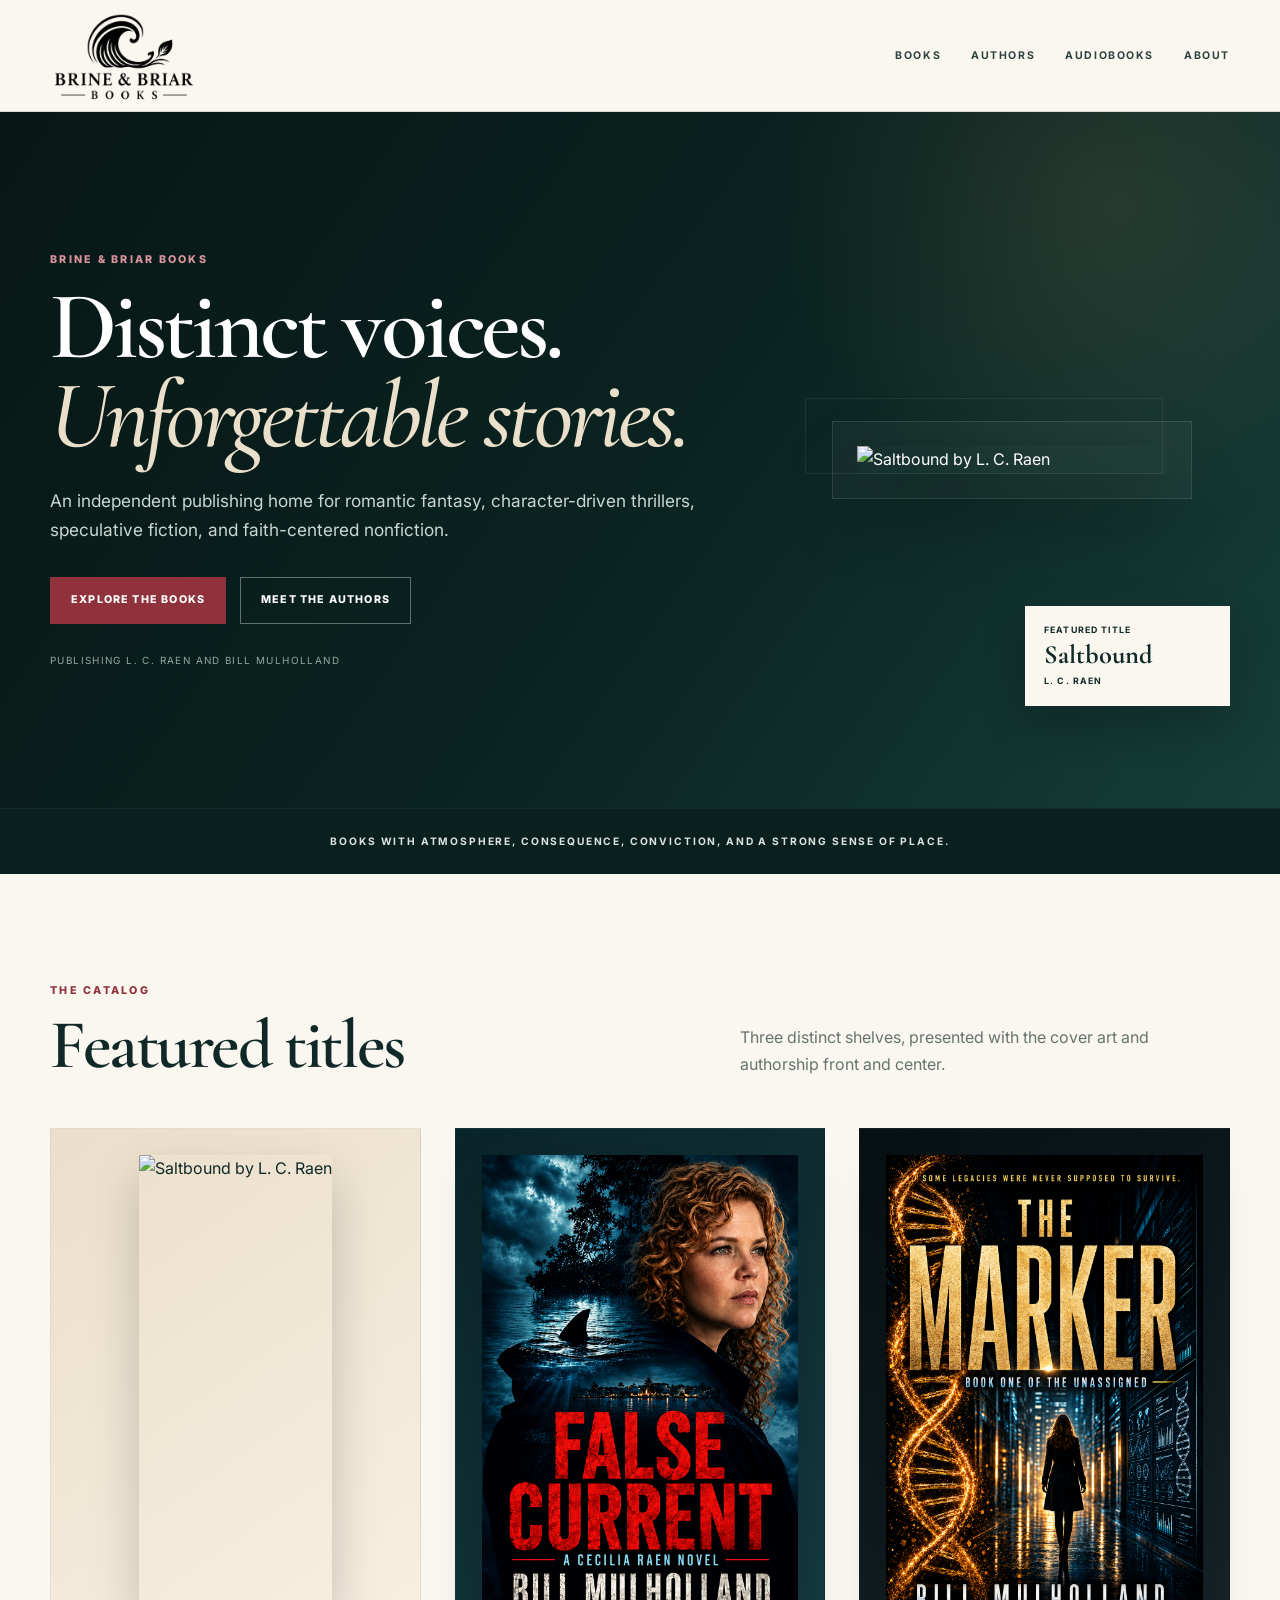
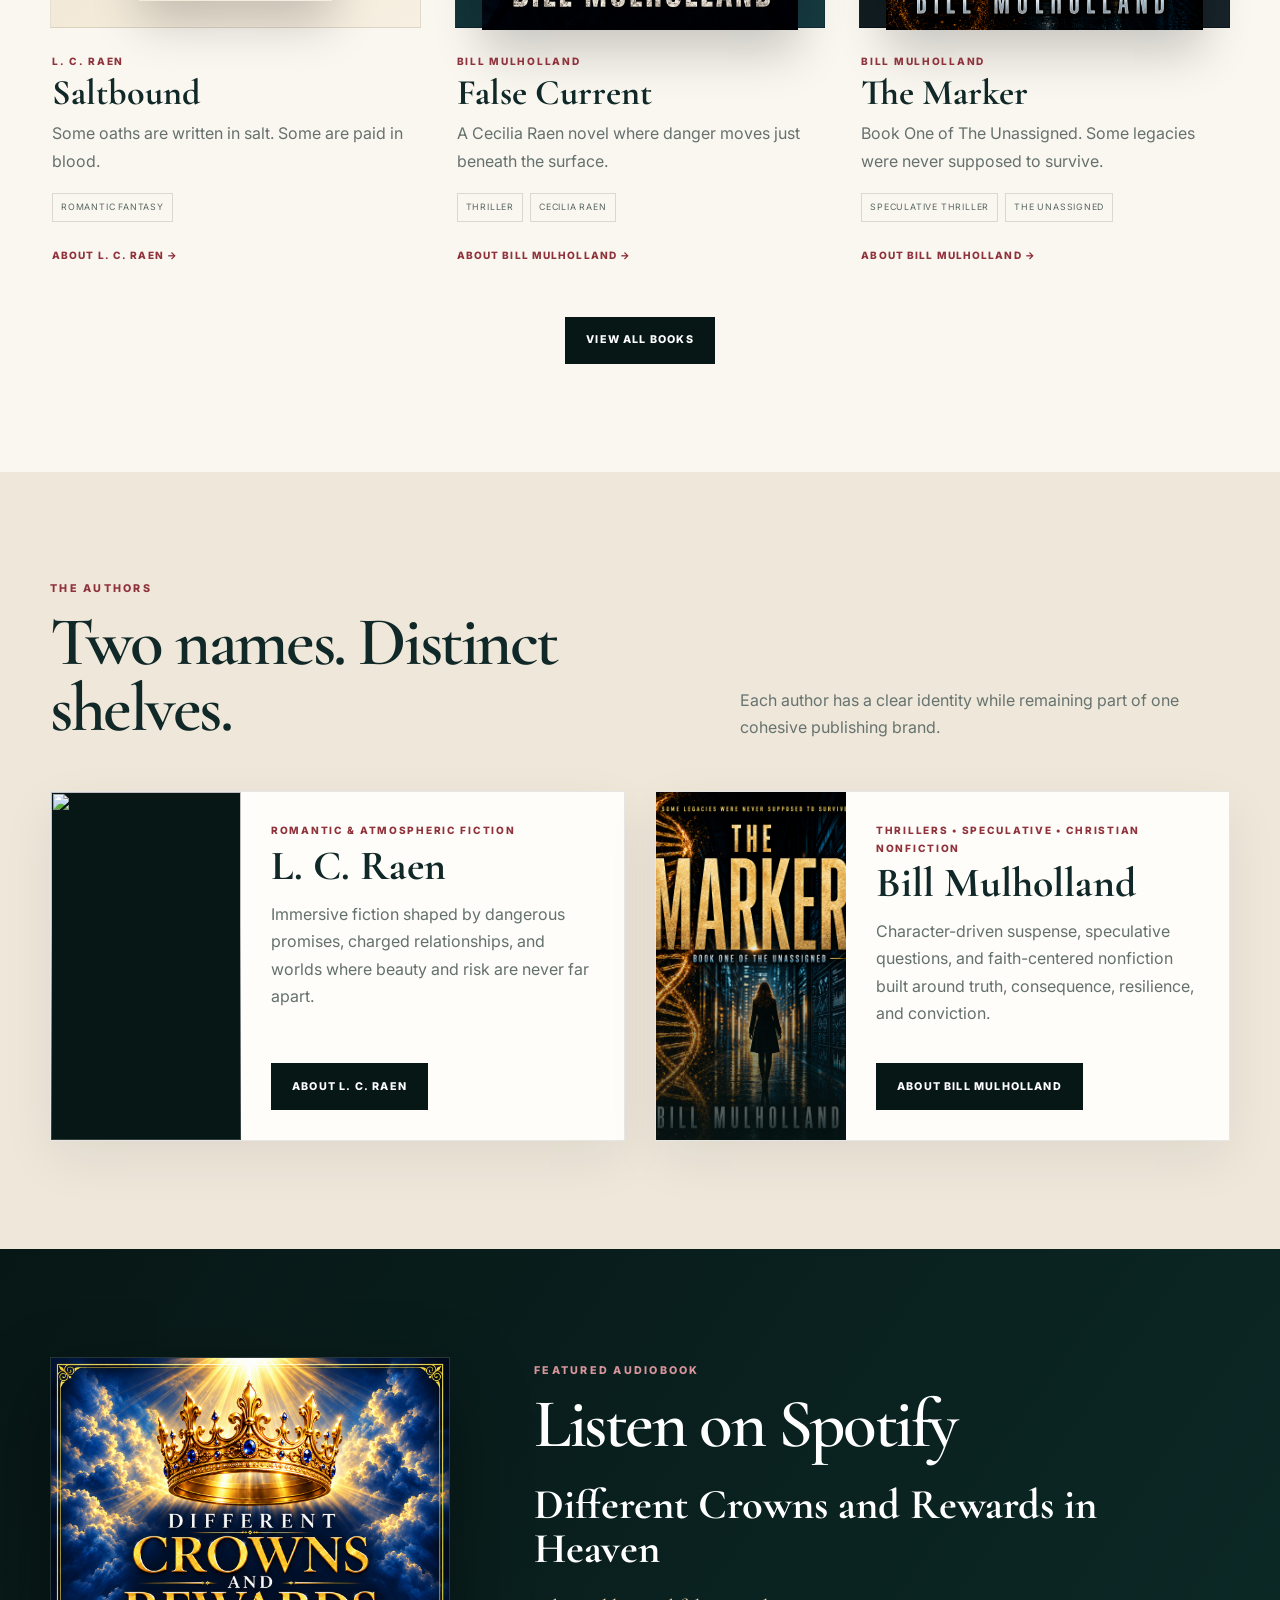
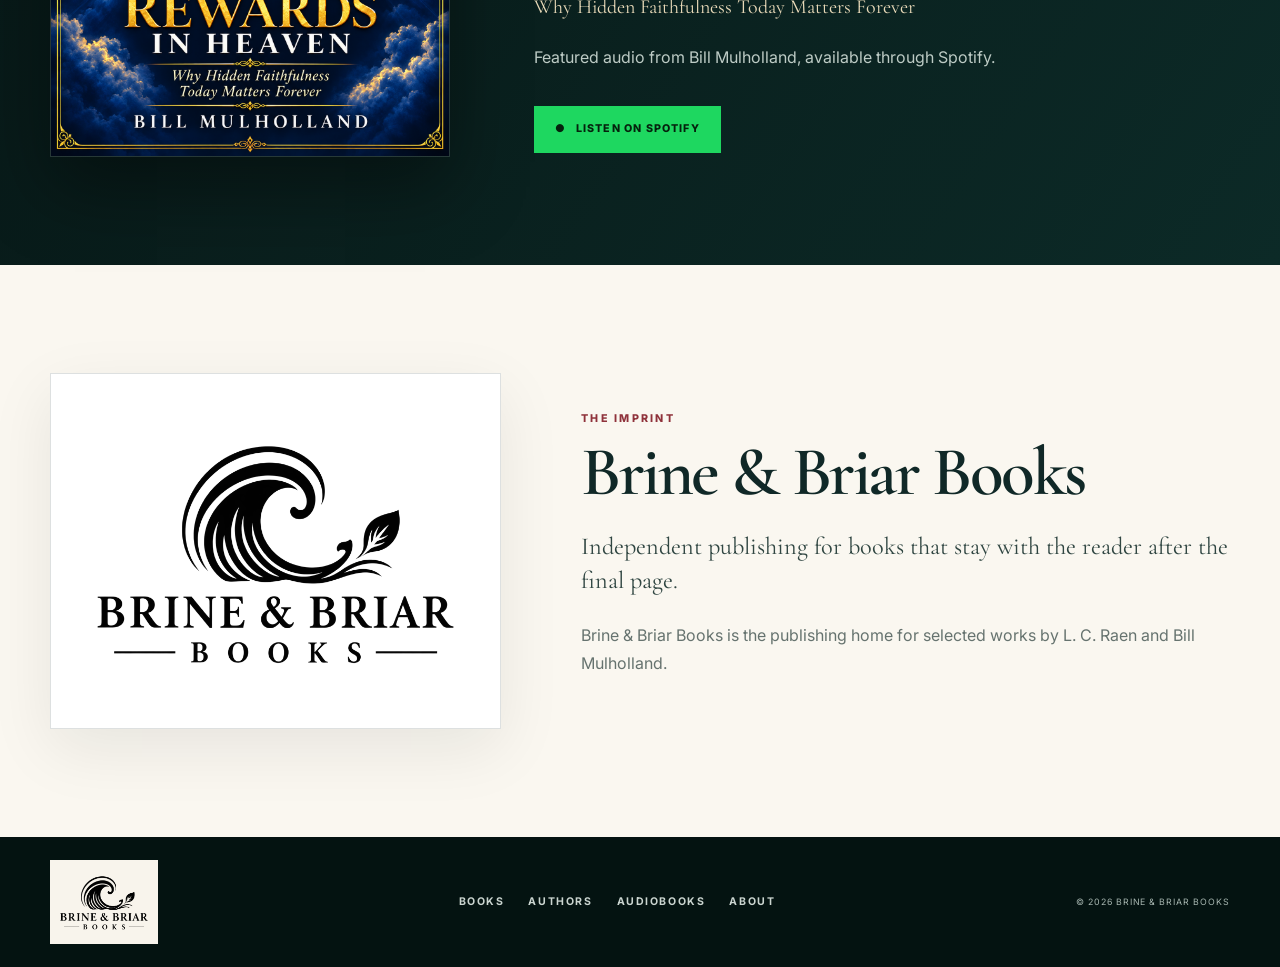
==== index.html @ 2f2f6ff9 "Saltbound cover update" ====
<!doctype html>
<html lang="en">
<head>
  <meta charset="utf-8">
  <meta name="viewport" content="width=device-width,initial-scale=1">
  <title>Brine & Briar Books | L. C. Raen & Bill Mulholland</title>
  <meta name="description" content="Brine & Briar Books is the publishing home of L. C. Raen and Bill Mulholland—romantic fantasy, thrillers, speculative fiction, and Christian nonfiction.">
  <meta name="theme-color" content="#0b211f">
  <meta property="og:title" content="Brine & Briar Books">
  <meta property="og:description" content="Independent books with atmosphere, consequence, and conviction.">
  <meta property="og:type" content="website">
  <meta property="og:url" content="https://brinebriar.com/">
  <meta property="og:image" content="https://brinebriar.com/assets/saltbound.PNG.png">
  <link rel="preconnect" href="https://fonts.googleapis.com">
  <link rel="preconnect" href="https://fonts.gstatic.com" crossorigin>
  <link href="https://fonts.googleapis.com/css2?family=Cormorant+Garamond:wght@500;600;700&family=Inter:wght@400;500;600;700&display=swap" rel="stylesheet">
  <link rel="stylesheet" href="styles.css">
</head>
<body>
<a class="skip-link" href="#main">Skip to content</a>

<header class="site-header">
  <div class="wrap header-inner">
    <a class="brand" href="/" aria-label="Brine & Briar Books home">
      <img src="assets/brine-briar-logo.png.PNG" alt="Brine & Briar Books">
    </a>
    <nav class="main-nav" aria-label="Primary navigation">
      <a href="books.html">Books</a>
      <a href="#authors">Authors</a>
      <a href="#audiobooks">Audiobooks</a>
      <a href="#about">About</a>
    </nav>
  </div>
</header>

<main id="main">
  <section class="hero">
    <div class="wrap hero-grid">
      <div class="hero-copy">
        <p class="eyebrow light">Brine & Briar Books</p>
        <h1>Distinct voices.<br><em>Unforgettable stories.</em></h1>
        <p class="hero-deck">An independent publishing home for romantic fantasy, character-driven thrillers, speculative fiction, and faith-centered nonfiction.</p>
        <div class="hero-actions">
        <a class="button primary" href="books.html">Explore the books</a>
          <a class="button outline" href="#authors">Meet the authors</a>
        </div>
        <p class="hero-credit">Publishing L. C. Raen and Bill Mulholland</p>
      </div>

      <div class="featured-book">
        <div class="featured-frame">
          <img src="assets/saltbound.PNG.png" alt="Saltbound by L. C. Raen">
        </div>
        <div class="featured-caption">
          <span>Featured title</span>
          <strong>Saltbound</strong>
          <small>L. C. Raen</small>
        </div>
      </div>
    </div>
  </section>

  <section class="brand-line">
    <div class="wrap">
      <p>Books with atmosphere, consequence, conviction, and a strong sense of place.</p>
    </div>
  </section>

  <section id="books" class="section books-section">
    <div class="wrap">
      <div class="section-heading">
        <div>
          <p class="eyebrow">The catalog</p>
          <h2>Featured titles</h2>
        </div>
        <p>Three distinct shelves, presented with the cover art and authorship front and center.</p>
      </div>

      <div class="book-grid">
        <article class="book-card">
          <div class="cover-stage warm">
            <img src="assets/saltbound.PNG.png" alt="Saltbound by L. C. Raen" loading="lazy">
          </div>
          <div class="book-copy">
            <p class="book-author">L. C. Raen</p>
            <h3>Saltbound</h3>
            <p>Some oaths are written in salt. Some are paid in blood.</p>
            <div class="tags"><span>Romantic fantasy</span></div>
            <a class="text-link" href="authors/lc-raen.html">About L. C. Raen →</a>
          </div>
        </article>

        <article class="book-card">
          <div class="cover-stage ocean">
            <img src="assets/false-current.png.PNG" alt="False Current by Bill Mulholland" loading="lazy">
          </div>
          <div class="book-copy">
            <p class="book-author">Bill Mulholland</p>
            <h3>False Current</h3>
            <p>A Cecilia Raen novel where danger moves just beneath the surface.</p>
            <div class="tags"><span>Thriller</span><span>Cecilia Raen</span></div>
            <a class="text-link" href="authors/bill-mulholland.html">About Bill Mulholland →</a>
          </div>
        </article>

        <article class="book-card">
          <div class="cover-stage midnight">
            <img src="assets/the-marker.png.PNG" alt="The Marker by Bill Mulholland" loading="lazy">
          </div>
          <div class="book-copy">
            <p class="book-author">Bill Mulholland</p>
            <h3>The Marker</h3>
            <p>Book One of The Unassigned. Some legacies were never supposed to survive.</p>
            <div class="tags"><span>Speculative thriller</span><span>The Unassigned</span></div>
            <a class="text-link" href="authors/bill-mulholland.html">About Bill Mulholland →</a>
          </div>
        </article>
      </div>

      <div style="text-align:center; margin-top:50px;">
        <a class="button dark" href="books.html">View All Books</a>
      </div>

    </div>
  </section>

  <section id="authors" class="section authors-section">
    <div class="wrap">
      <div class="section-heading">
        <div>
          <p class="eyebrow">The authors</p>
          <h2>Two names. Distinct shelves.</h2>
        </div>
        <p>Each author has a clear identity while remaining part of one cohesive publishing brand.</p>
      </div>

      <div class="author-grid">
        <article class="author-card">
          <div class="author-art">
            <img src="assets/saltbound.PNG.png" alt="" loading="lazy">
            <div class="author-overlay"></div>
          </div>
          <div class="author-copy">
            <p class="author-role">Romantic & atmospheric fiction</p>
            <h3>L. C. Raen</h3>
            <p>Immersive fiction shaped by dangerous promises, charged relationships, and worlds where beauty and risk are never far apart.</p>
            <a class="button dark" href="authors/lc-raen.html">About L. C. Raen</a>
          </div>
        </article>

        <article class="author-card">
          <div class="author-art">
            <img src="assets/the-marker.png.PNG" alt="" loading="lazy">
            <div class="author-overlay"></div>
          </div>
          <div class="author-copy">
            <p class="author-role">Thrillers • speculative • Christian nonfiction</p>
            <h3>Bill Mulholland</h3>
            <p>Character-driven suspense, speculative questions, and faith-centered nonfiction built around truth, consequence, resilience, and conviction.</p>
            <a class="button dark" href="authors/bill-mulholland.html">About Bill Mulholland</a>
          </div>
        </article>
      </div>
    </div>
  </section>

  <section id="audiobooks" class="section audiobook-section">
    <div class="wrap audiobook-grid">
      <div class="audiobook-cover">
        <img src="assets/different-crowns.png.PNG" alt="Different Crowns and Rewards in Heaven by Bill Mulholland audiobook cover">
      </div>
      <div class="audiobook-copy">
        <p class="eyebrow light">Featured audiobook</p>
        <h2>Listen on Spotify</h2>
        <h3>Different Crowns and Rewards in Heaven</h3>
        <p class="subtitle">Why Hidden Faithfulness Today Matters Forever</p>
        <p>Featured audio from Bill Mulholland, available through Spotify.</p>
        <a class="button spotify" href="https://open.spotify.com/search/Different%20Crowns%20and%20Rewards%20in%20Heaven%20Bill%20Mulholland" target="_blank" rel="noopener noreferrer">● &nbsp; Listen on Spotify</a>
      </div>
    </div>
  </section>

  <section id="about" class="section about-section">
    <div class="wrap about-grid">
      <div class="publisher-logo">
        <img src="assets/brine-briar-logo.png.PNG" alt="Brine & Briar Books">
      </div>
      <div class="about-copy">
        <p class="eyebrow">The imprint</p>
        <h2>Brine & Briar Books</h2>
        <p class="lead">Independent publishing for books that stay with the reader after the final page.</p>
        <p>Brine & Briar Books is the publishing home for selected works by L. C. Raen and Bill Mulholland.</p>
      </div>
    </div>
  </section>
</main>

<footer class="site-footer">
  <div class="wrap footer-inner">
    <a class="footer-logo" href="/"><img src="assets/brine-briar-logo.png.PNG" alt="Brine & Briar Books"></a>
    <nav class="footer-nav" aria-label="Footer navigation">
<a href="books.html">Books</a>
      <a href="#authors">Authors</a>
      <a href="#audiobooks">Audiobooks</a>
      <a href="#about">About</a>
    </nav>
    <small>© 2026 Brine & Briar Books</small>
  </div>
</footer>
</body>
</html>
---- styles.css ----
:root{
  --ink:#102827;
  --deep:#071716;
  --deep-2:#0d2b28;
  --paper:#faf7f0;
  --paper-2:#efe7da;
  --white:#fffdf9;
  --wine:#8f323b;
  --wine-dark:#72272f;
  --muted:#66736f;
  --line:rgba(16,40,39,.14);
  --spotify:#1ed760;
}
*{box-sizing:border-box}
html{scroll-behavior:smooth}
body{margin:0;background:var(--paper);color:var(--ink);font-family:"Inter",Arial,sans-serif;line-height:1.7;-webkit-font-smoothing:antialiased}
img{display:block;max-width:100%}
a{color:inherit}
.wrap{width:min(1180px,calc(100% - 44px));margin:auto}
.skip-link{position:absolute;left:-9999px}
.skip-link:focus{left:20px;top:20px;z-index:999;background:#fff;padding:10px 14px}
.site-header{position:sticky;top:0;z-index:50;background:rgba(250,247,240,.97);border-bottom:1px solid var(--line);backdrop-filter:blur(14px)}
.header-inner{min-height:96px;display:flex;align-items:center;justify-content:space-between;gap:30px}
.brand{width:148px}
.brand img{width:100%;height:auto;filter:none}
.main-nav{display:flex;gap:30px;align-items:center}
.main-nav a,.footer-nav a{text-decoration:none;text-transform:uppercase;letter-spacing:.15em;font-size:.66rem;font-weight:700}
.main-nav a{color:#30423f}
.main-nav a:hover{color:var(--wine)}
.hero{position:relative;overflow:hidden;background:linear-gradient(125deg,#071716 0%,#0a2421 55%,#173e39 100%);color:#fff}
.hero:after{content:"";position:absolute;right:-180px;top:-260px;width:700px;height:700px;border-radius:50%;background:radial-gradient(circle,rgba(185,155,97,.14),transparent 67%)}
.hero-grid{position:relative;z-index:1;min-height:690px;display:grid;grid-template-columns:1.08fr .72fr;gap:90px;align-items:center;padding:78px 0}
.eyebrow{margin:0 0 12px;text-transform:uppercase;letter-spacing:.21em;font-size:.67rem;font-weight:800;color:var(--wine)}
.eyebrow.light{color:#d9959c}
.hero h1,.section h2,.book-card h3,.author-card h3,.audiobook-copy h3{font-family:"Cormorant Garamond",Georgia,serif}
.hero h1{font-size:clamp(4.2rem,7.5vw,6.6rem);line-height:.93;letter-spacing:-.04em;font-weight:600;margin:0 0 26px}
.hero h1 em{font-weight:500;color:#eadfca}
.hero-deck{max-width:680px;margin:0;color:#cad7d1;font-size:1.08rem}
.hero-actions{display:flex;flex-wrap:wrap;gap:14px;margin:32px 0 28px}
.button{display:inline-flex;align-items:center;justify-content:center;min-height:47px;padding:0 20px;border:1px solid transparent;text-decoration:none;text-transform:uppercase;letter-spacing:.11em;font-size:.67rem;font-weight:800;transition:.18s ease}
.button:hover{transform:translateY(-2px)}
.primary{background:var(--wine);color:#fff}
.primary:hover{background:var(--wine-dark)}
.outline{border-color:rgba(255,255,255,.36);color:#fff;background:transparent}
.dark{background:var(--deep);color:#fff}
.spotify{margin-top:18px;background:var(--spotify);color:#05210d}
.hero-credit{margin:0;color:#91a79f;text-transform:uppercase;letter-spacing:.14em;font-size:.62rem}
.featured-book{position:relative;display:grid;place-items:center;min-height:540px}
.featured-frame{position:relative;padding:24px;background:rgba(255,255,255,.04);border:1px solid rgba(255,255,255,.11)}
.featured-frame:before{content:"";position:absolute;inset:-24px 28px 24px -28px;border:1px solid rgba(255,255,255,.07);z-index:-1}
.featured-frame img{width:310px;max-height:475px;object-fit:contain;box-shadow:0 32px 75px rgba(0,0,0,.42)}
.featured-caption{position:absolute;right:0;bottom:24px;width:205px;background:var(--paper);color:var(--ink);padding:17px 19px;box-shadow:0 18px 44px rgba(0,0,0,.22)}
.featured-caption span,.featured-caption small{display:block;text-transform:uppercase;letter-spacing:.13em;font-size:.55rem;font-weight:700}
.featured-caption strong{display:block;font-family:"Cormorant Garamond",Georgia,serif;font-size:1.65rem;line-height:1;margin:4px 0 6px}
.brand-line{background:#0a201e;color:#dbe3df;border-top:1px solid rgba(255,255,255,.04)}
.brand-line p{margin:0;padding:24px 0;text-align:center;text-transform:uppercase;letter-spacing:.18em;font-size:.64rem;font-weight:700}
.section{padding:108px 0}
.section-heading{display:grid;grid-template-columns:1fr minmax(300px,490px);gap:60px;align-items:end;margin-bottom:50px}
.section-heading h2,.about-copy h2,.audiobook-copy h2{margin:0;font-size:clamp(3.2rem,5.4vw,4.8rem);line-height:.95;letter-spacing:-.035em;font-weight:600}
.section-heading>p{margin:0;color:var(--muted)}
.book-grid{display:grid;grid-template-columns:repeat(3,1fr);gap:34px}
.cover-stage{height:500px;display:grid;place-items:center;padding:26px;border:1px solid rgba(16,40,39,.08)}
.cover-stage img{height:100%;width:auto;max-width:100%;object-fit:contain;box-shadow:0 22px 46px rgba(0,0,0,.2)}
.warm{background:linear-gradient(145deg,#eadfca,#f7efe1)}
.ocean{background:linear-gradient(145deg,#0a2529,#163b42)}
.midnight{background:linear-gradient(145deg,#071013,#172429)}
.book-copy{padding:25px 2px 0}
.book-author,.author-role{margin:0;text-transform:uppercase;letter-spacing:.17em;font-size:.63rem;font-weight:800;color:var(--wine)}
.book-card h3{margin:5px 0 9px;font-size:2.25rem;line-height:1}
.book-copy>p:not(.book-author){margin:0;color:#66716e}
.tags{display:flex;gap:7px;flex-wrap:wrap;margin:18px 0}
.tags span{border:1px solid var(--line);padding:6px 8px;text-transform:uppercase;letter-spacing:.09em;font-size:.55rem;color:#596662}
.text-link{text-decoration:none;text-transform:uppercase;letter-spacing:.11em;font-size:.63rem;font-weight:800;color:var(--wine)}
.text-link:hover{text-decoration:underline;text-underline-offset:5px}
.authors-section{background:var(--paper-2)}
.author-grid{display:grid;grid-template-columns:1fr 1fr;gap:30px}
.author-card{display:grid;grid-template-columns:190px 1fr;min-height:350px;background:var(--white);border:1px solid rgba(16,40,39,.1);overflow:hidden;box-shadow:0 18px 50px rgba(7,23,22,.07)}
.author-art{position:relative;overflow:hidden;background:var(--deep)}
.author-art img{width:100%;height:100%;object-fit:cover}
.author-overlay{position:absolute;inset:0;background:linear-gradient(to top,rgba(7,23,22,.78),transparent 62%)}
.monogram{position:absolute;left:18px;bottom:15px;color:#fff;font-family:"Cormorant Garamond",Georgia,serif;font-size:2.05rem;font-weight:700;letter-spacing:.08em}
.author-copy{padding:30px;display:flex;flex-direction:column;align-items:flex-start}
.author-card h3{font-size:2.6rem;line-height:1;margin:6px 0 14px}
.author-copy>p:not(.author-role){margin:0 0 25px;color:#63706c}
.author-copy .button{margin-top:auto}
.audiobook-section{background:linear-gradient(125deg,#071716,#0c2a27);color:#fff}
.audiobook-grid{display:grid;grid-template-columns:400px 1fr;gap:84px;align-items:center}
.audiobook-cover img{width:100%;aspect-ratio:1/1;object-fit:cover;border:1px solid rgba(255,255,255,.12);box-shadow:0 30px 70px rgba(0,0,0,.4)}
.audiobook-copy h2{color:#fff;margin-bottom:25px}
.audiobook-copy h3{margin:0 0 8px;font-size:2.65rem;line-height:1.03;color:#fff}
.subtitle{font-family:"Cormorant Garamond",Georgia,serif;font-size:1.25rem;color:#e8d9b8!important}
.audiobook-copy>p{max-width:580px;color:#bdcbc5}
.about-grid{display:grid;grid-template-columns:.82fr 1.18fr;gap:80px;align-items:center}
.publisher-logo{background:#fff;border:1px solid var(--line);padding:34px;box-shadow:0 20px 60px rgba(7,23,22,.08)}
.publisher-logo img{width:100%;height:auto;filter:none}
.about-copy .lead{font-family:"Cormorant Garamond",Georgia,serif;font-size:1.52rem;line-height:1.4;color:#304642}
.about-copy>p:last-child{color:var(--muted)}
.site-footer{background:#041311;color:#a7b6b0}
.footer-inner{min-height:130px;display:grid;grid-template-columns:auto 1fr auto;gap:50px;align-items:center}
.footer-logo{width:108px;background:#f8f4ec;padding:7px}
.footer-logo img{width:100%;filter:none}
.footer-nav{display:flex;justify-content:center;gap:24px}
.footer-nav a{color:#cbd5d0}
.footer-inner small{text-transform:uppercase;letter-spacing:.11em;font-size:.55rem}
.author-hero{background:linear-gradient(125deg,#071716,#0d2b28);color:#fff;padding:96px 0}
.author-page-grid{display:grid;grid-template-columns:1.1fr .62fr;gap:80px;align-items:center}
.author-kicker{margin:0 0 12px;text-transform:uppercase;letter-spacing:.2em;font-size:.67rem;font-weight:800;color:#d9959c}
.author-hero h1{font-family:"Cormorant Garamond",Georgia,serif;font-size:clamp(4.6rem,8vw,7.2rem);line-height:.9;letter-spacing:-.04em;margin:0 0 24px}
.author-lead{max-width:650px;color:#c7d4ce;font-size:1.08rem}
.profile-book-wrap{padding:24px;border:1px solid rgba(255,255,255,.1);background:rgba(255,255,255,.04)}
.profile-book{width:min(100%,330px);margin:auto;box-shadow:0 28px 65px rgba(0,0,0,.38)}
.bio-section{background:var(--paper)}
.prose{max-width:820px}
.prose h2{font-family:"Cormorant Garamond",Georgia,serif;font-size:3.7rem;line-height:1;margin:0 0 25px}
.prose h3{font-family:"Cormorant Garamond",Georgia,serif;font-size:2.15rem;margin:40px 0 12px}
.prose p{color:#53615d}
.pullquote{font-family:"Cormorant Garamond",Georgia,serif;font-size:1.8rem!important;line-height:1.35!important;color:var(--ink)!important;border-left:3px solid var(--wine);padding-left:22px;margin:36px 0}
.author-books{display:grid;grid-template-columns:repeat(2,minmax(0,230px));gap:22px;margin-top:25px}
.author-book{background:#fff;border:1px solid var(--line);padding:14px;text-decoration:none}
.author-book img{width:100%;height:auto;box-shadow:0 14px 28px rgba(0,0,0,.13)}
.author-book span{display:block;margin-top:12px;text-transform:uppercase;letter-spacing:.1em;font-size:.61rem;font-weight:800;color:var(--wine)}
.author-audio-feature{display:grid;grid-template-columns:220px 1fr;gap:26px;align-items:center;margin-top:18px}
.author-audio-feature img{width:100%;aspect-ratio:1/1;object-fit:cover;box-shadow:0 18px 40px rgba(0,0,0,.18)}
.page-back{margin-top:28px}
@media(max-width:980px){
  .hero-grid{grid-template-columns:1fr;gap:35px;padding:70px 0 88px}
  .featured-book{min-height:520px;max-width:520px;width:100%;margin:auto}
  .book-grid{grid-template-columns:1fr}
  .book-card{display:grid;grid-template-columns:300px 1fr;gap:28px;align-items:start}
  .cover-stage{height:440px}
  .author-grid{grid-template-columns:1fr}
  .audiobook-grid,.about-grid,.author-page-grid{grid-template-columns:1fr}
  .audiobook-cover{max-width:420px}
  .section-heading{grid-template-columns:1fr;gap:16px}
  .footer-inner{grid-template-columns:1fr;text-align:center;padding:34px 0}
  .footer-logo{margin:auto}
  .footer-nav{flex-wrap:wrap}
}
@media(max-width:650px){
  .wrap{width:min(100% - 30px,1180px)}
  .header-inner{min-height:auto;align-items:flex-start;flex-direction:column;padding:14px 0}
  .brand{width:118px}
  .main-nav{gap:17px;width:100%;overflow-x:auto;padding-bottom:4px}
  .main-nav a{white-space:nowrap;font-size:.6rem}
  .hero h1{font-size:3.7rem}
  .featured-book{min-height:420px}
  .featured-frame img{width:240px;max-height:370px}
  .featured-caption{right:0;bottom:5px}
  .section{padding:78px 0}
  .section-heading h2,.about-copy h2,.audiobook-copy h2{font-size:3.35rem}
  .book-card{display:block}
  .cover-stage{height:auto;min-height:430px}
  .author-card{grid-template-columns:1fr}
  .author-art{height:280px}
  .audiobook-grid{gap:38px}
  .author-audio-feature{grid-template-columns:1fr}
  .author-audio-feature img{max-width:320px}
  .footer-nav{gap:16px}
}
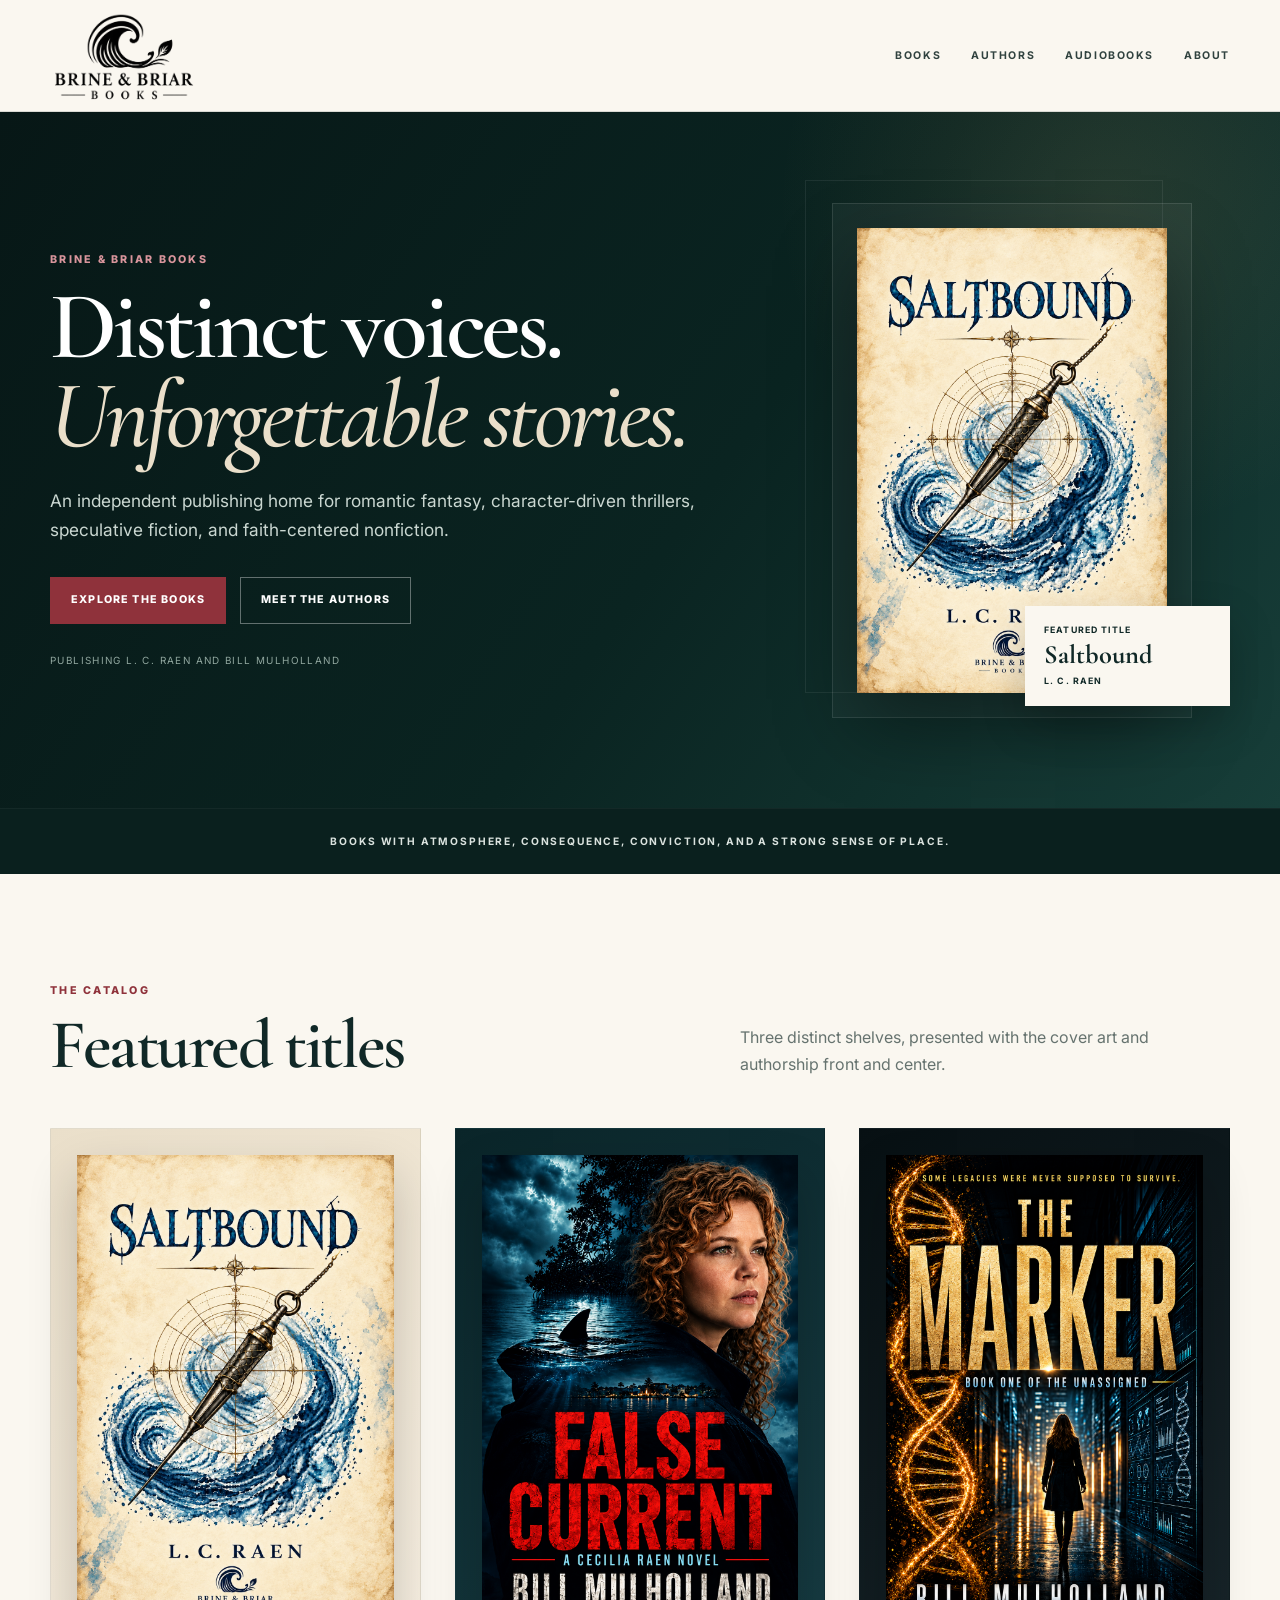
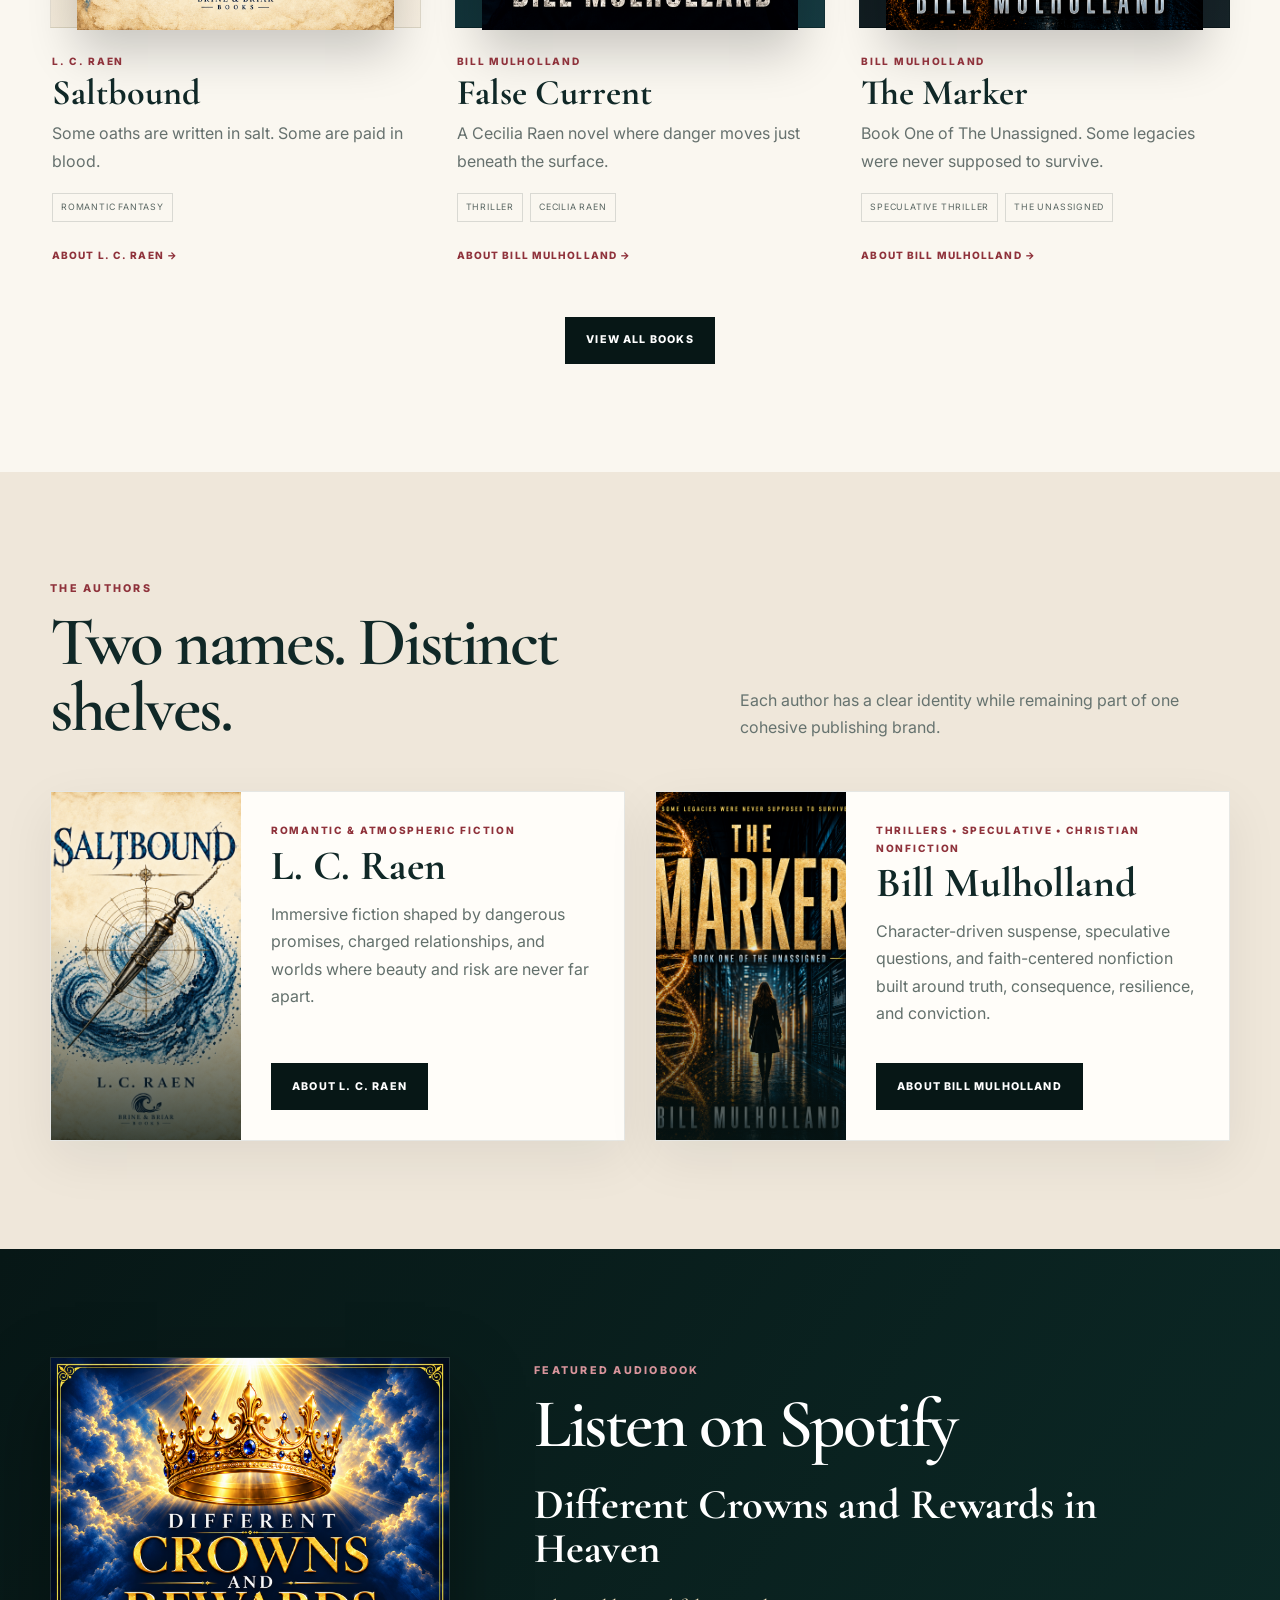
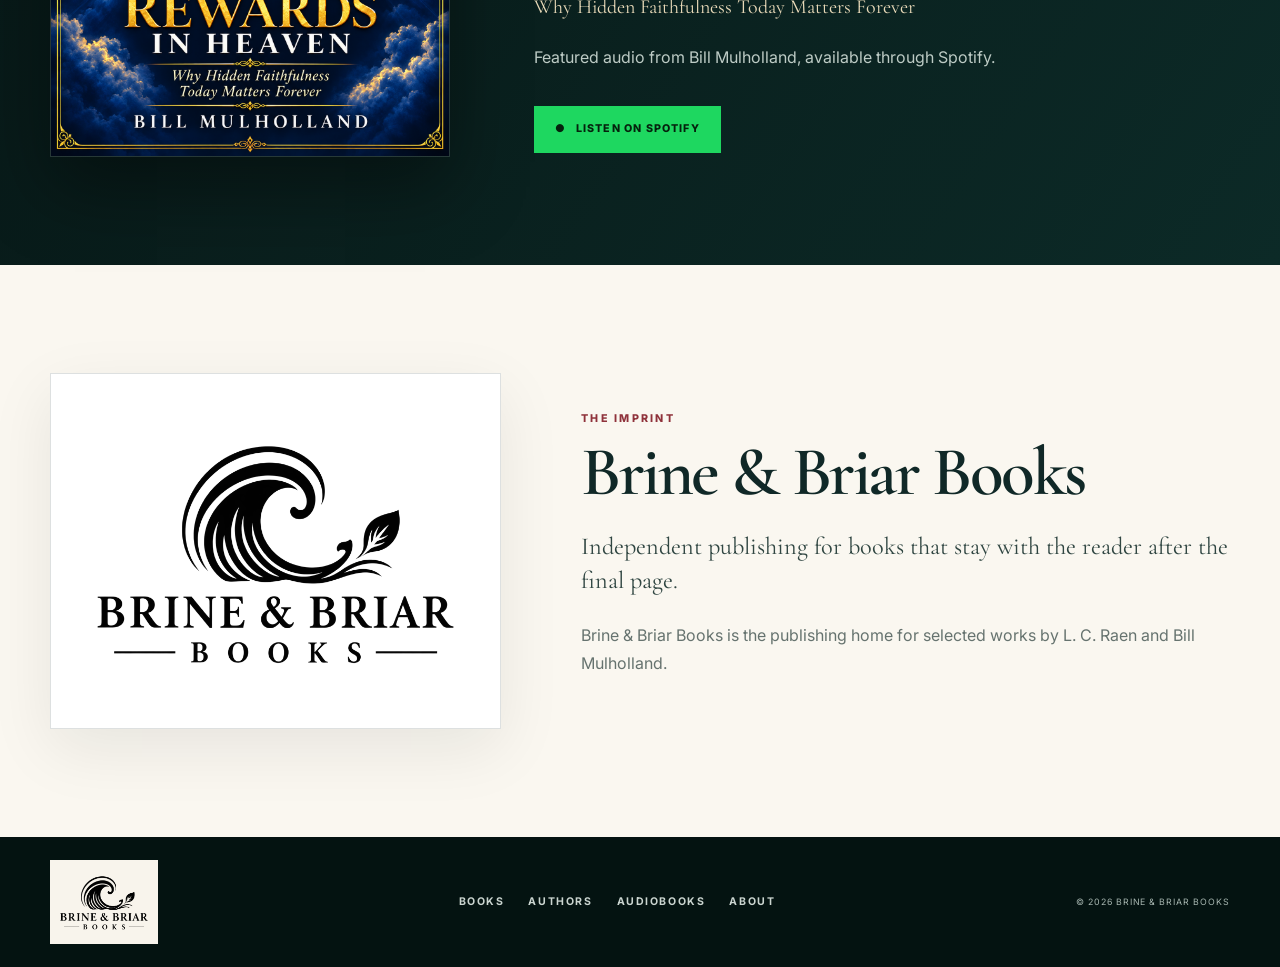
==== commit b2d30cbf: "Update index.html" ====
--- a/index.html
+++ b/index.html
@@ -10,7 +10,7 @@
   <meta property="og:description" content="Independent books with atmosphere, consequence, and conviction.">
   <meta property="og:type" content="website">
   <meta property="og:url" content="https://brinebriar.com/">
-  <meta property="og:image" content="https://brinebriar.com/assets/saltbound.PNG.png">
+  <meta property="og:image" content="https://brinebriar.com/assets/saltbound.png.PNG">
   <link rel="preconnect" href="https://fonts.googleapis.com">
   <link rel="preconnect" href="https://fonts.gstatic.com" crossorigin>
   <link href="https://fonts.googleapis.com/css2?family=Cormorant+Garamond:wght@500;600;700&family=Inter:wght@400;500;600;700&display=swap" rel="stylesheet">
@@ -49,7 +49,7 @@
 
       <div class="featured-book">
         <div class="featured-frame">
-          <img src="assets/saltbound.PNG.png" alt="Saltbound by L. C. Raen">
+          <img src="assets/saltbound.png.PNG" alt="Saltbound by L. C. Raen">
         </div>
         <div class="featured-caption">
           <span>Featured title</span>
@@ -79,7 +79,7 @@
       <div class="book-grid">
         <article class="book-card">
           <div class="cover-stage warm">
-            <img src="assets/saltbound.PNG.png" alt="Saltbound by L. C. Raen" loading="lazy">
+            <img src="assets/saltbound.png.PNG" alt="Saltbound by L. C. Raen" loading="lazy">
           </div>
           <div class="book-copy">
             <p class="book-author">L. C. Raen</p>
@@ -137,7 +137,7 @@
       <div class="author-grid">
         <article class="author-card">
           <div class="author-art">
-            <img src="assets/saltbound.PNG.png" alt="" loading="lazy">
+            <img src="assets/saltbound.png.PNG" alt="" loading="lazy">
             <div class="author-overlay"></div>
           </div>
           <div class="author-copy">
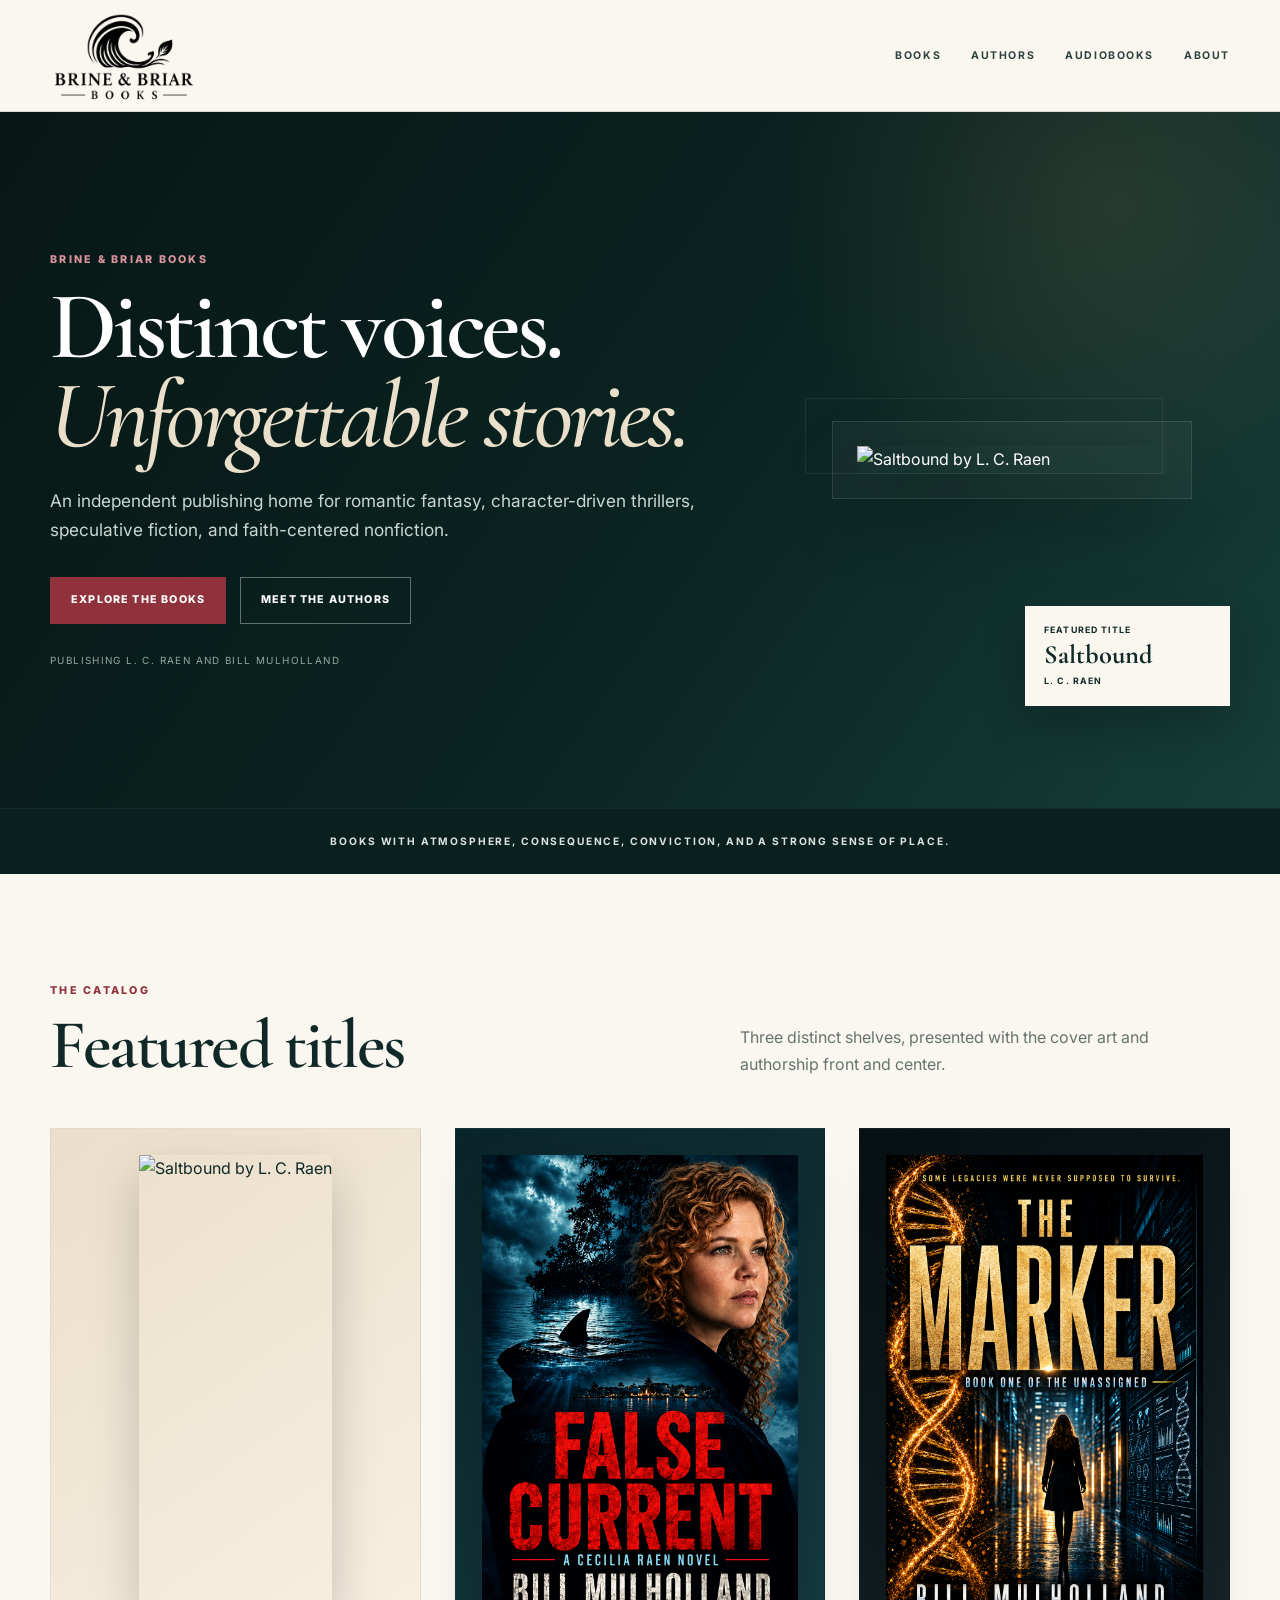
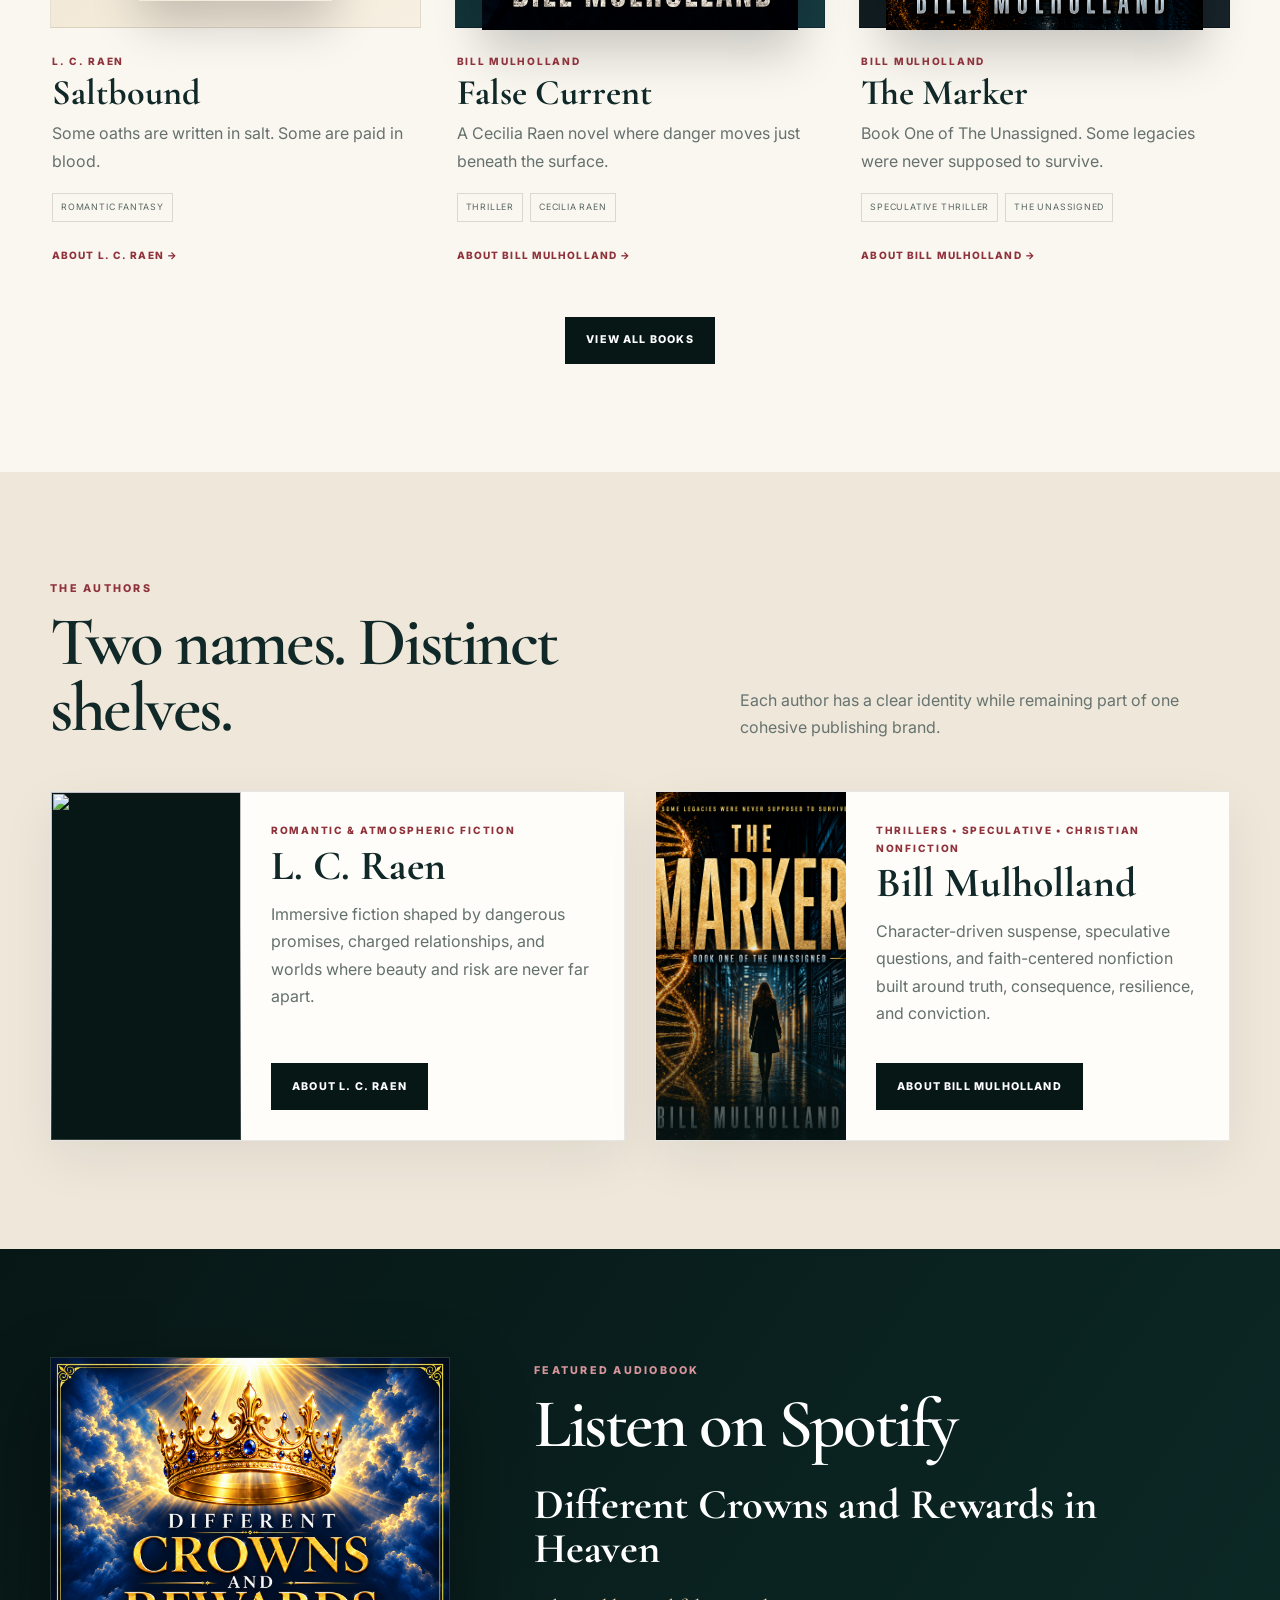
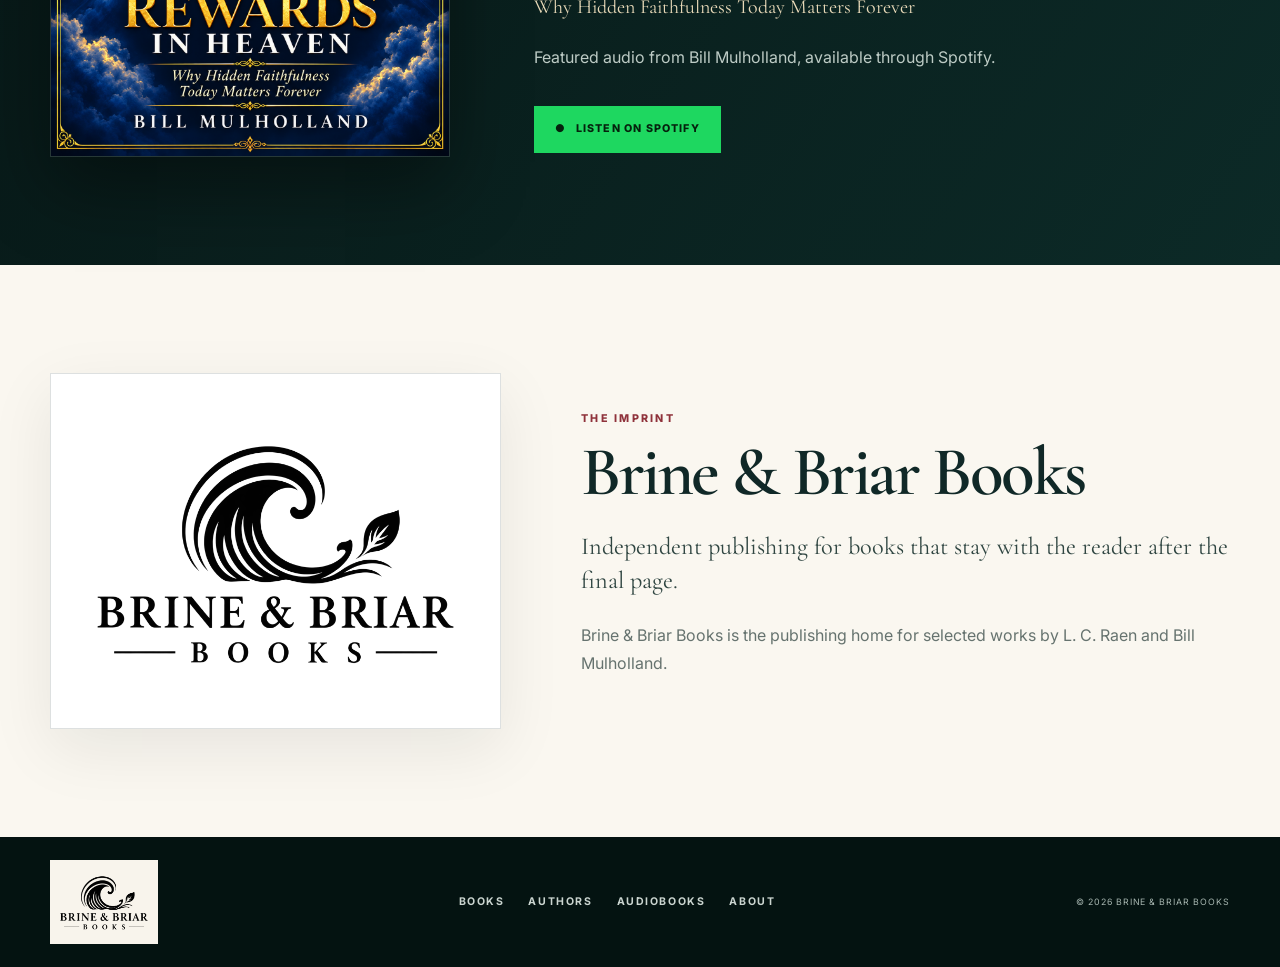
==== commit 7aa06839: "Update Saltbound cover image" ====
--- a/index.html
+++ b/index.html
@@ -10,7 +10,7 @@
   <meta property="og:description" content="Independent books with atmosphere, consequence, and conviction.">
   <meta property="og:type" content="website">
   <meta property="og:url" content="https://brinebriar.com/">
-  <meta property="og:image" content="https://brinebriar.com/assets/saltbound.png.PNG">
+  <meta property="og:image" content="https://brinebriar.com/assets/saltbound-new.png">
   <link rel="preconnect" href="https://fonts.googleapis.com">
   <link rel="preconnect" href="https://fonts.gstatic.com" crossorigin>
   <link href="https://fonts.googleapis.com/css2?family=Cormorant+Garamond:wght@500;600;700&family=Inter:wght@400;500;600;700&display=swap" rel="stylesheet">
@@ -49,7 +49,7 @@
 
       <div class="featured-book">
         <div class="featured-frame">
-          <img src="assets/saltbound.png.PNG" alt="Saltbound by L. C. Raen">
+          <img src="assets/saltbound-new.png" alt="Saltbound by L. C. Raen">
         </div>
         <div class="featured-caption">
           <span>Featured title</span>
@@ -79,7 +79,7 @@
       <div class="book-grid">
         <article class="book-card">
           <div class="cover-stage warm">
-            <img src="assets/saltbound.png.PNG" alt="Saltbound by L. C. Raen" loading="lazy">
+            <img src="assets/saltbound-new.png" alt="Saltbound by L. C. Raen" loading="lazy">
           </div>
           <div class="book-copy">
             <p class="book-author">L. C. Raen</p>
@@ -137,7 +137,7 @@
       <div class="author-grid">
         <article class="author-card">
           <div class="author-art">
-            <img src="assets/saltbound.png.PNG" alt="" loading="lazy">
+            <img src="assets/saltbound-new.png" alt="" loading="lazy">
             <div class="author-overlay"></div>
           </div>
           <div class="author-copy">
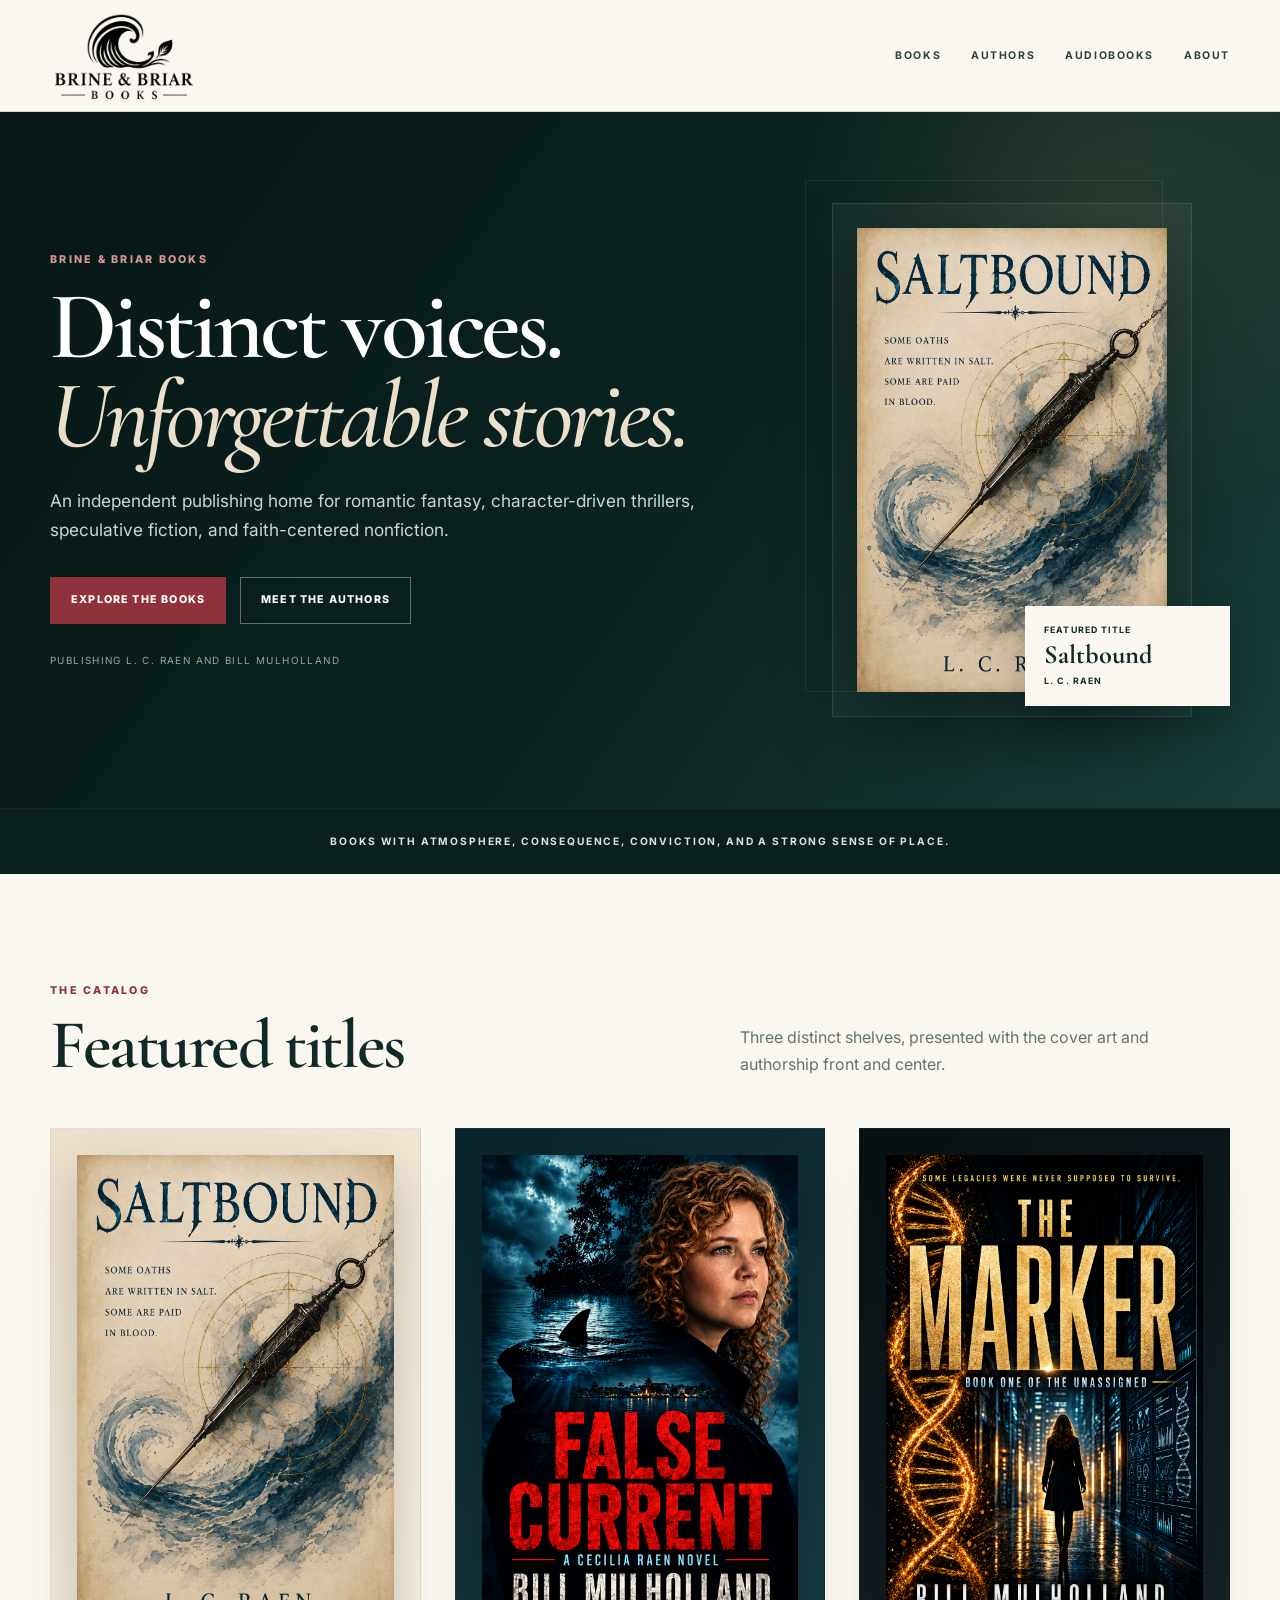
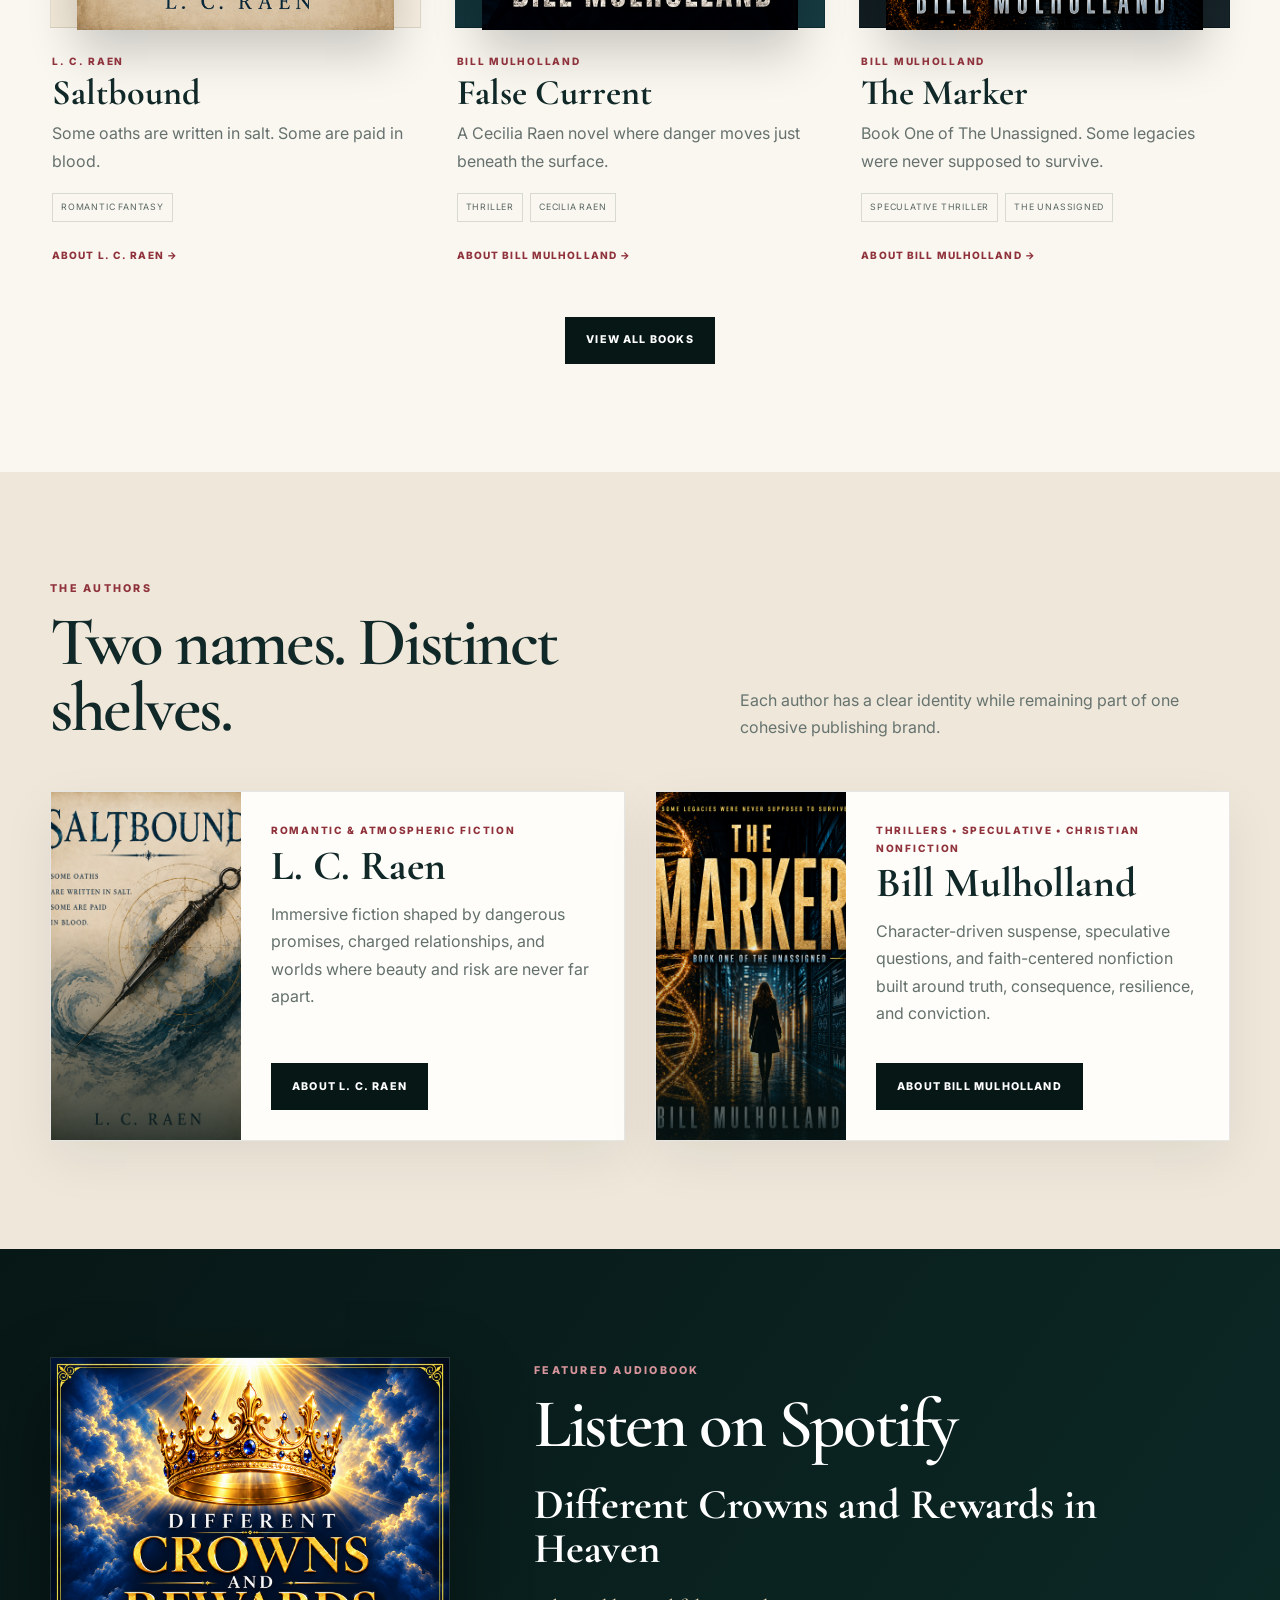
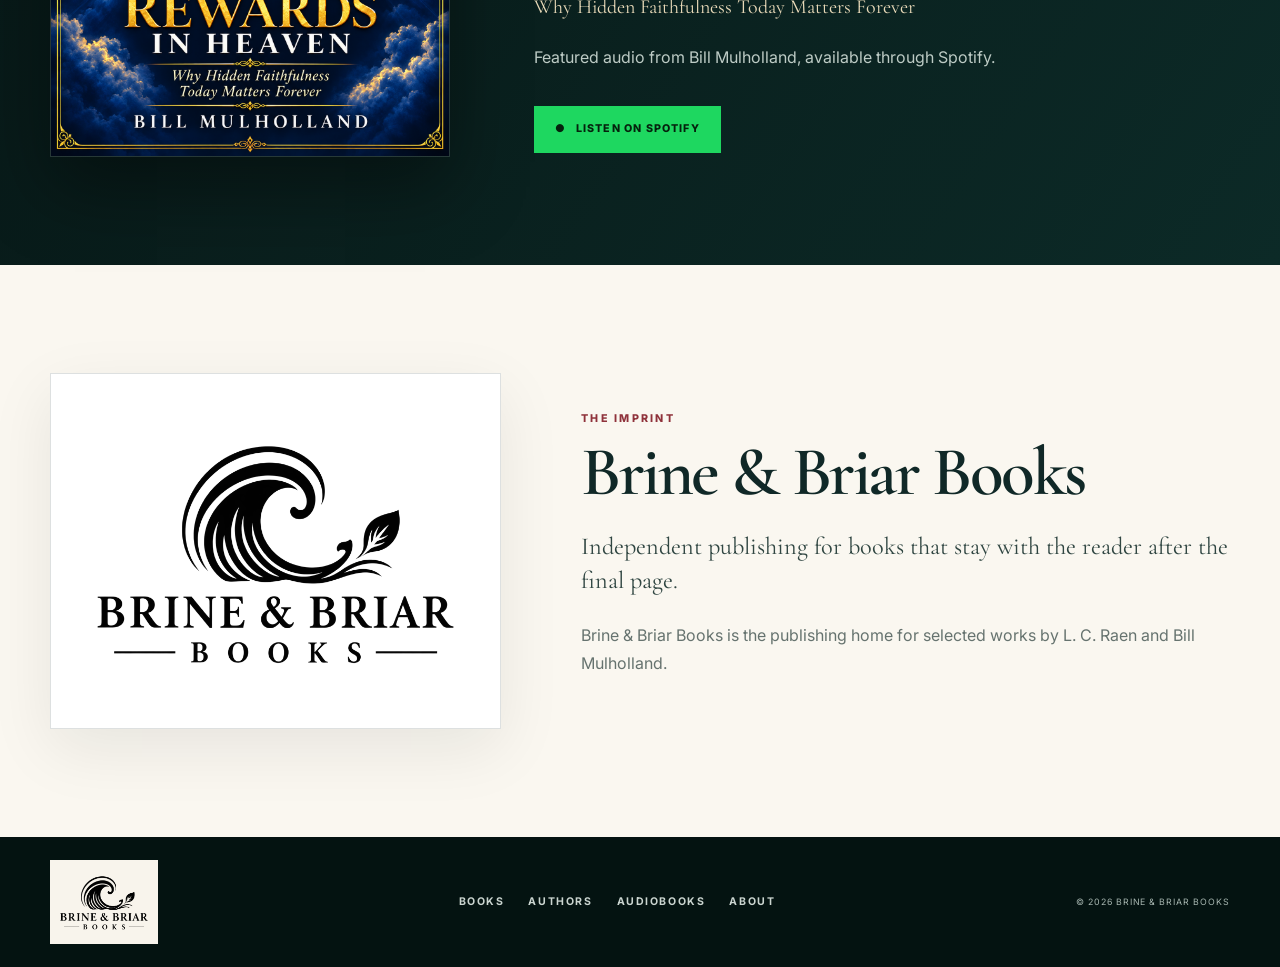
==== commit 999b6cbb: "Update index.html" ====
--- a/index.html
+++ b/index.html
@@ -10,7 +10,7 @@
   <meta property="og:description" content="Independent books with atmosphere, consequence, and conviction.">
   <meta property="og:type" content="website">
   <meta property="og:url" content="https://brinebriar.com/">
-  <meta property="og:image" content="https://brinebriar.com/assets/saltbound-new.png">
+  <meta property="og:image" content="https://brinebriar.com/assets/Saltbound-new.png">
   <link rel="preconnect" href="https://fonts.googleapis.com">
   <link rel="preconnect" href="https://fonts.gstatic.com" crossorigin>
   <link href="https://fonts.googleapis.com/css2?family=Cormorant+Garamond:wght@500;600;700&family=Inter:wght@400;500;600;700&display=swap" rel="stylesheet">
@@ -49,7 +49,7 @@
 
       <div class="featured-book">
         <div class="featured-frame">
-          <img src="assets/saltbound-new.png" alt="Saltbound by L. C. Raen">
+          <img src="assets/Saltbound-new.png" alt="Saltbound by L. C. Raen">
         </div>
         <div class="featured-caption">
           <span>Featured title</span>
@@ -79,7 +79,7 @@
       <div class="book-grid">
         <article class="book-card">
           <div class="cover-stage warm">
-            <img src="assets/saltbound-new.png" alt="Saltbound by L. C. Raen" loading="lazy">
+            <img src="assets/Saltbound-new.png" alt="Saltbound by L. C. Raen" loading="lazy">
           </div>
           <div class="book-copy">
             <p class="book-author">L. C. Raen</p>
@@ -137,7 +137,7 @@
       <div class="author-grid">
         <article class="author-card">
           <div class="author-art">
-            <img src="assets/saltbound-new.png" alt="" loading="lazy">
+            <img src="assets/Saltbound-new.png" alt="" loading="lazy">
             <div class="author-overlay"></div>
           </div>
           <div class="author-copy">
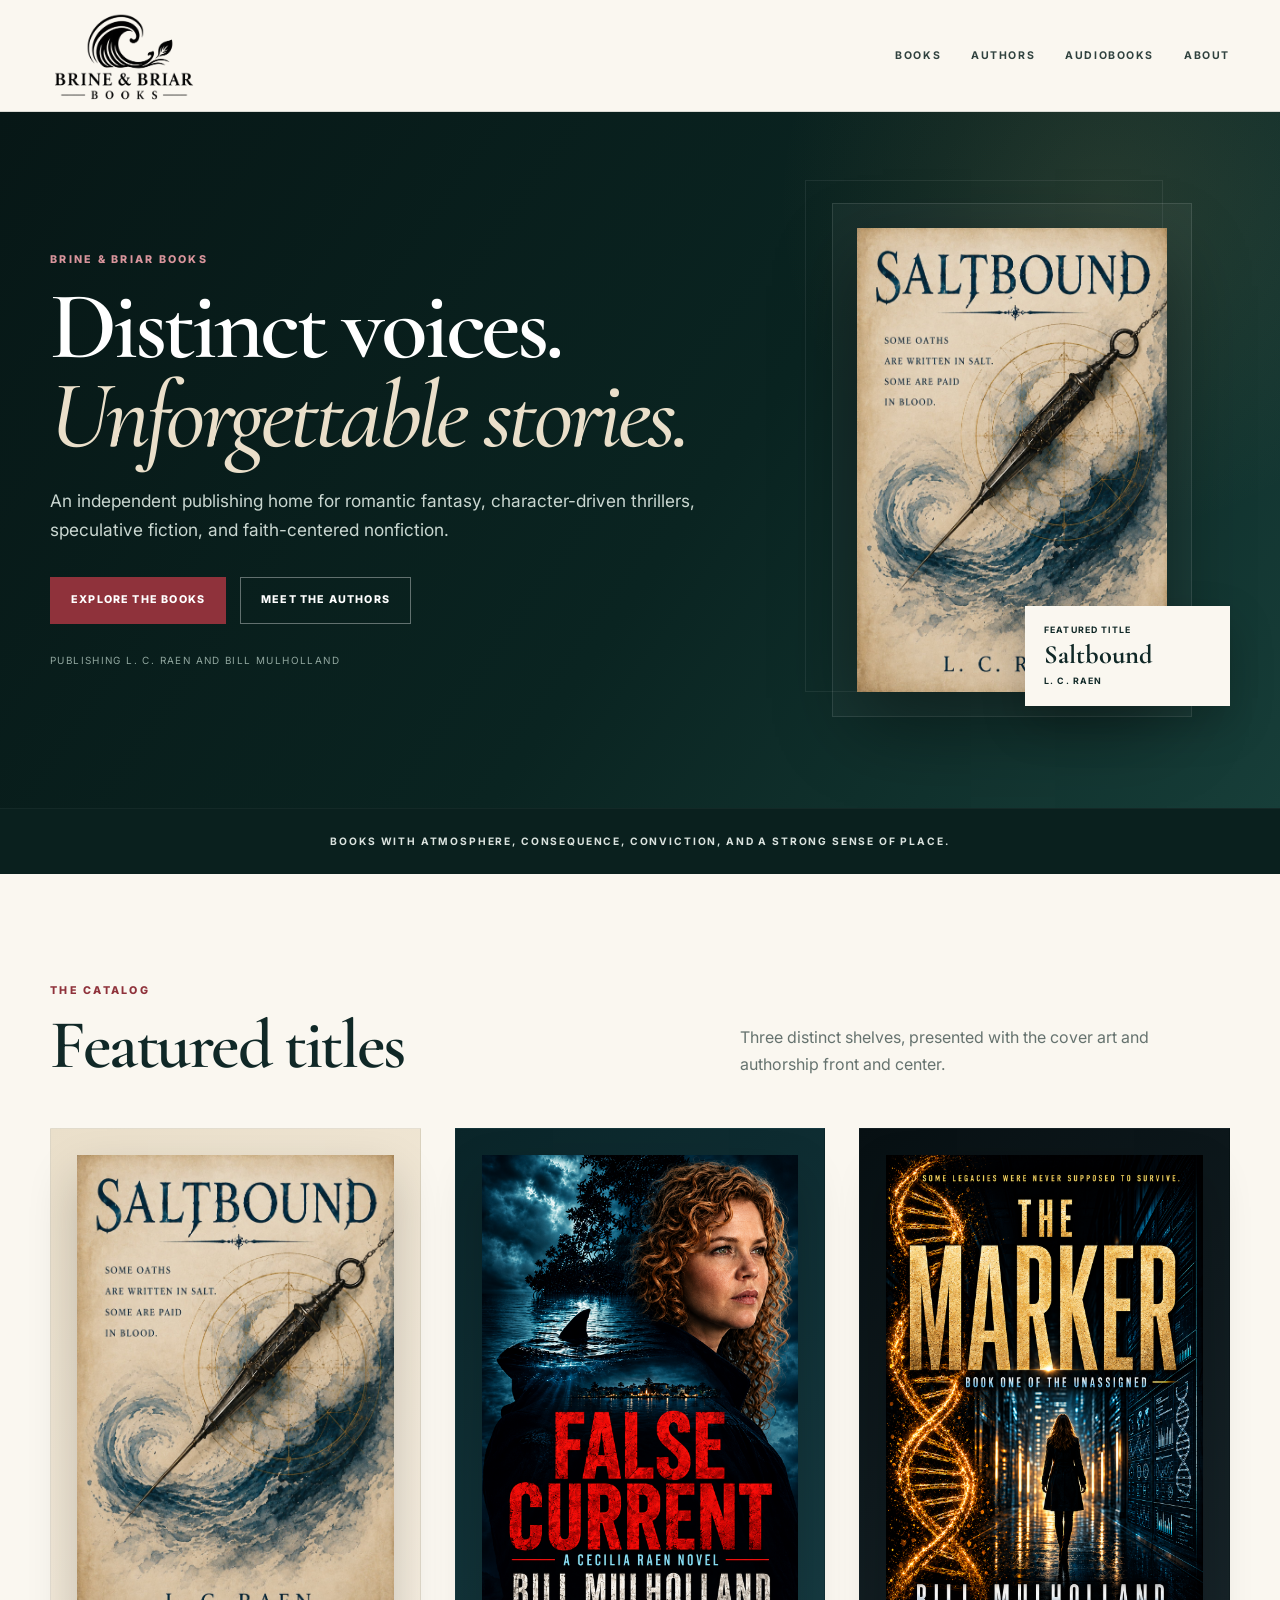
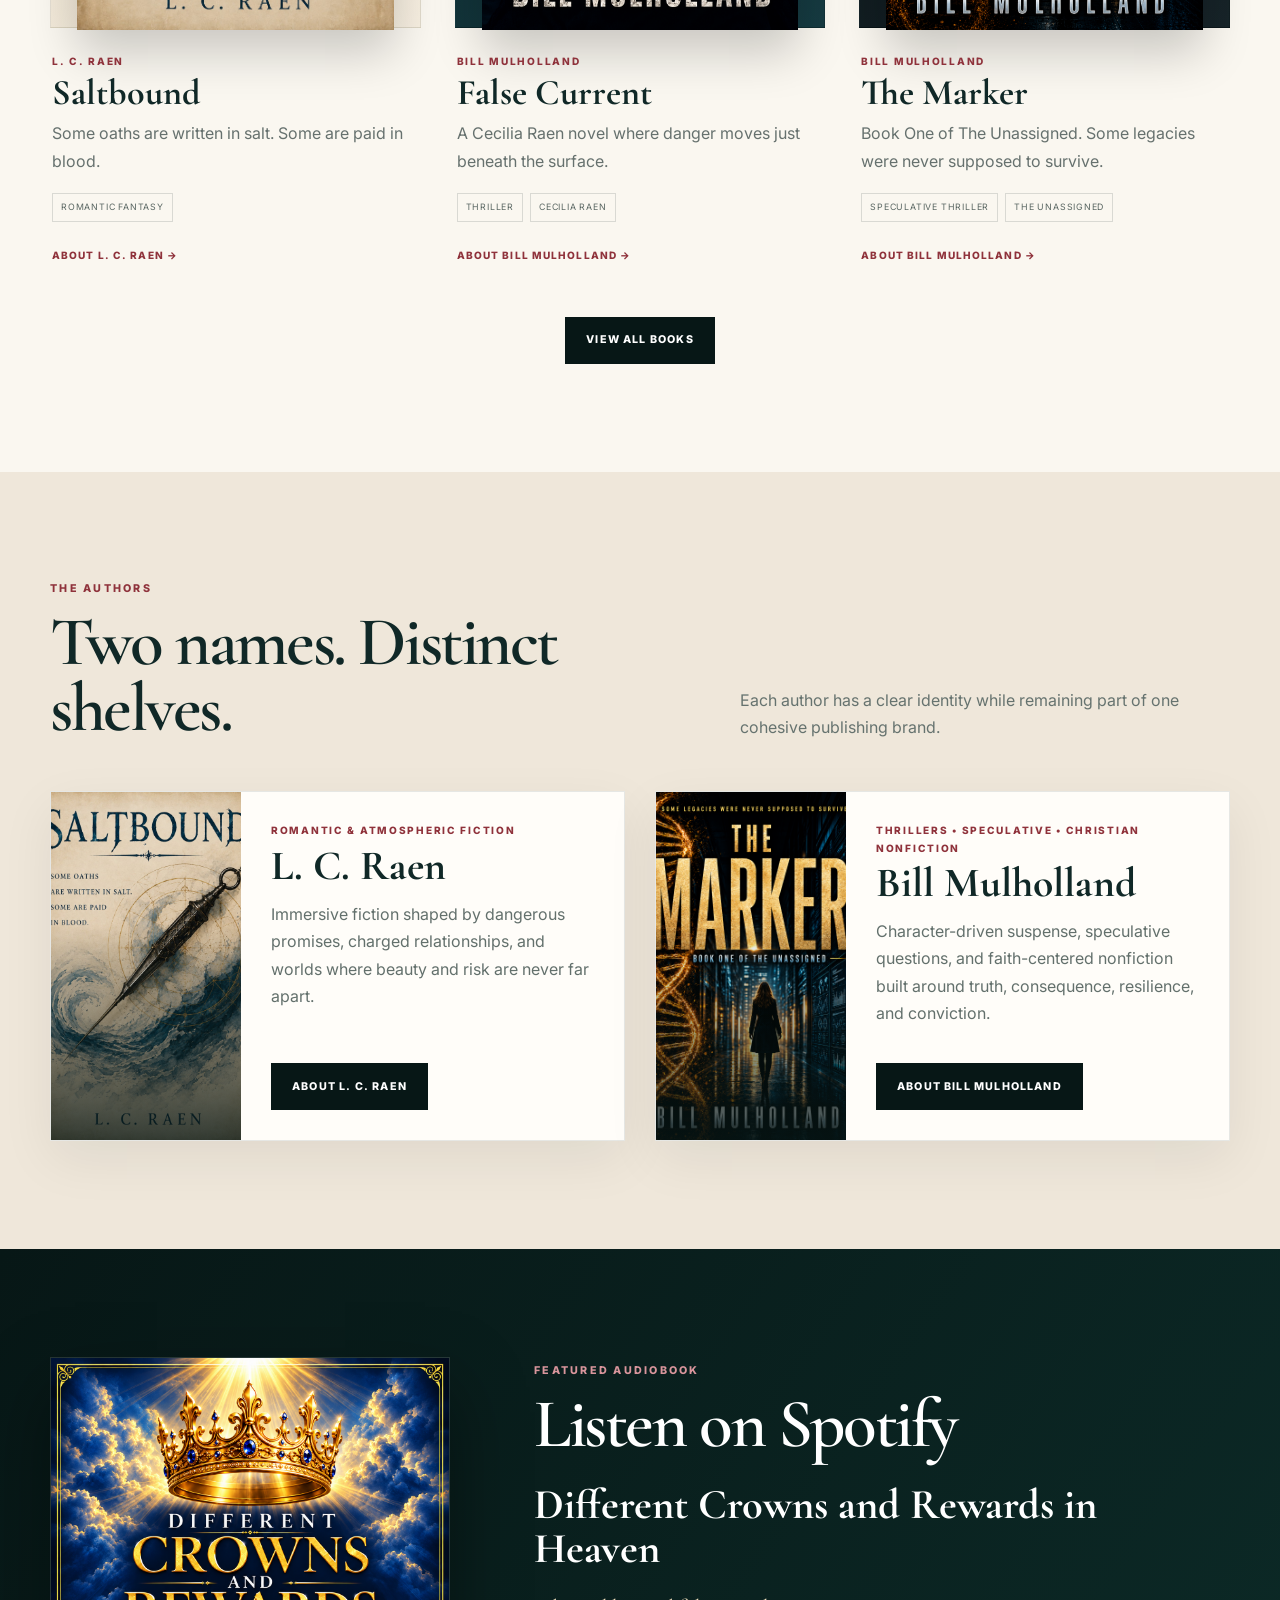
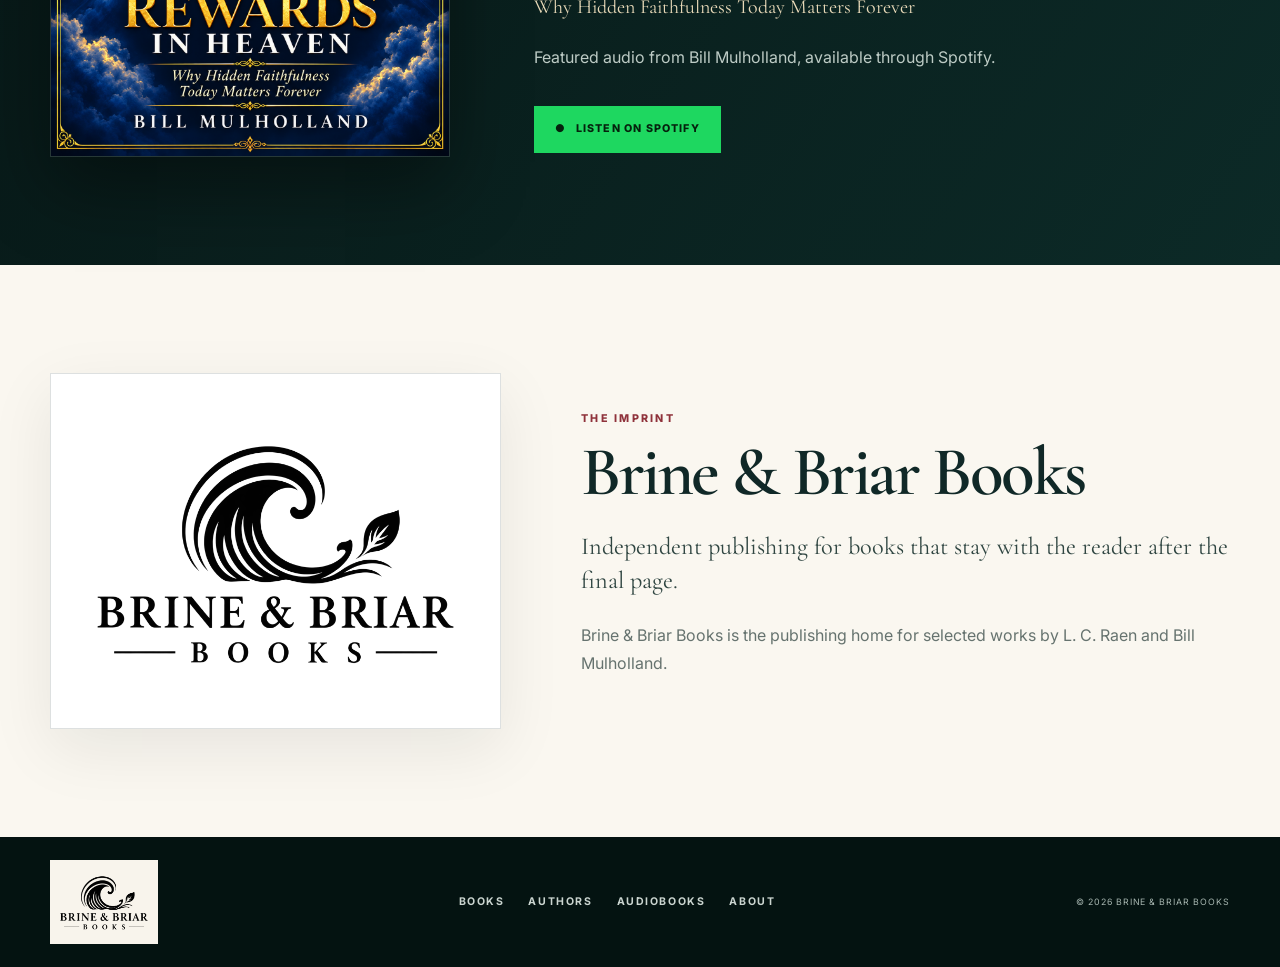
==== commit 8c850e07: "Use revised Saltbound cover in index.html" ====
--- a/index.html
+++ b/index.html
@@ -10,7 +10,7 @@
   <meta property="og:description" content="Independent books with atmosphere, consequence, and conviction.">
   <meta property="og:type" content="website">
   <meta property="og:url" content="https://brinebriar.com/">
-  <meta property="og:image" content="https://brinebriar.com/assets/Saltbound-new.png">
+  <meta property="og:image" content="https://brinebriar.com/assets/saltbound-revised.jpg">
   <link rel="preconnect" href="https://fonts.googleapis.com">
   <link rel="preconnect" href="https://fonts.gstatic.com" crossorigin>
   <link href="https://fonts.googleapis.com/css2?family=Cormorant+Garamond:wght@500;600;700&family=Inter:wght@400;500;600;700&display=swap" rel="stylesheet">
@@ -49,7 +49,7 @@
 
       <div class="featured-book">
         <div class="featured-frame">
-          <img src="assets/Saltbound-new.png" alt="Saltbound by L. C. Raen">
+          <img src="assets/saltbound-revised.jpg" alt="Saltbound by L. C. Raen">
         </div>
         <div class="featured-caption">
           <span>Featured title</span>
@@ -79,7 +79,7 @@
       <div class="book-grid">
         <article class="book-card">
           <div class="cover-stage warm">
-            <img src="assets/Saltbound-new.png" alt="Saltbound by L. C. Raen" loading="lazy">
+            <img src="assets/saltbound-revised.jpg" alt="Saltbound by L. C. Raen" loading="lazy">
           </div>
           <div class="book-copy">
             <p class="book-author">L. C. Raen</p>
@@ -137,7 +137,7 @@
       <div class="author-grid">
         <article class="author-card">
           <div class="author-art">
-            <img src="assets/Saltbound-new.png" alt="" loading="lazy">
+            <img src="assets/saltbound-revised.jpg" alt="" loading="lazy">
             <div class="author-overlay"></div>
           </div>
           <div class="author-copy">
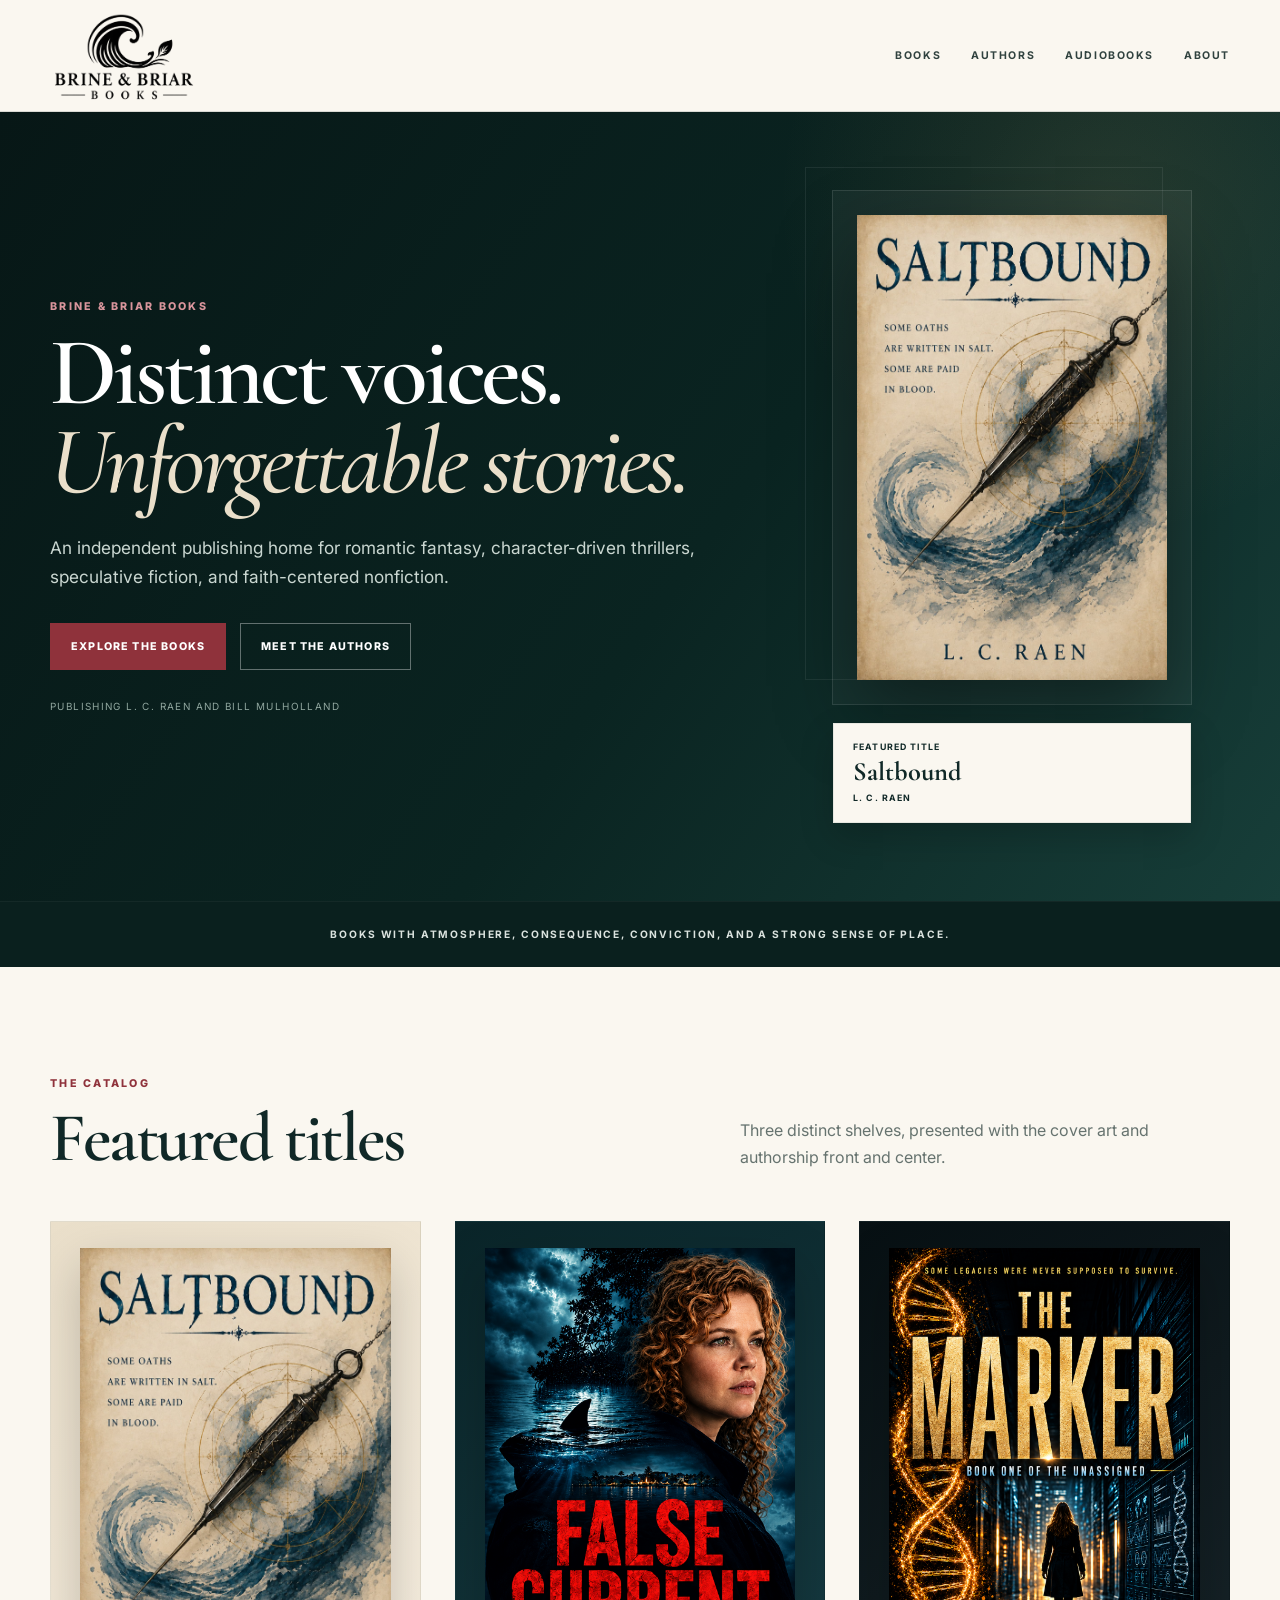
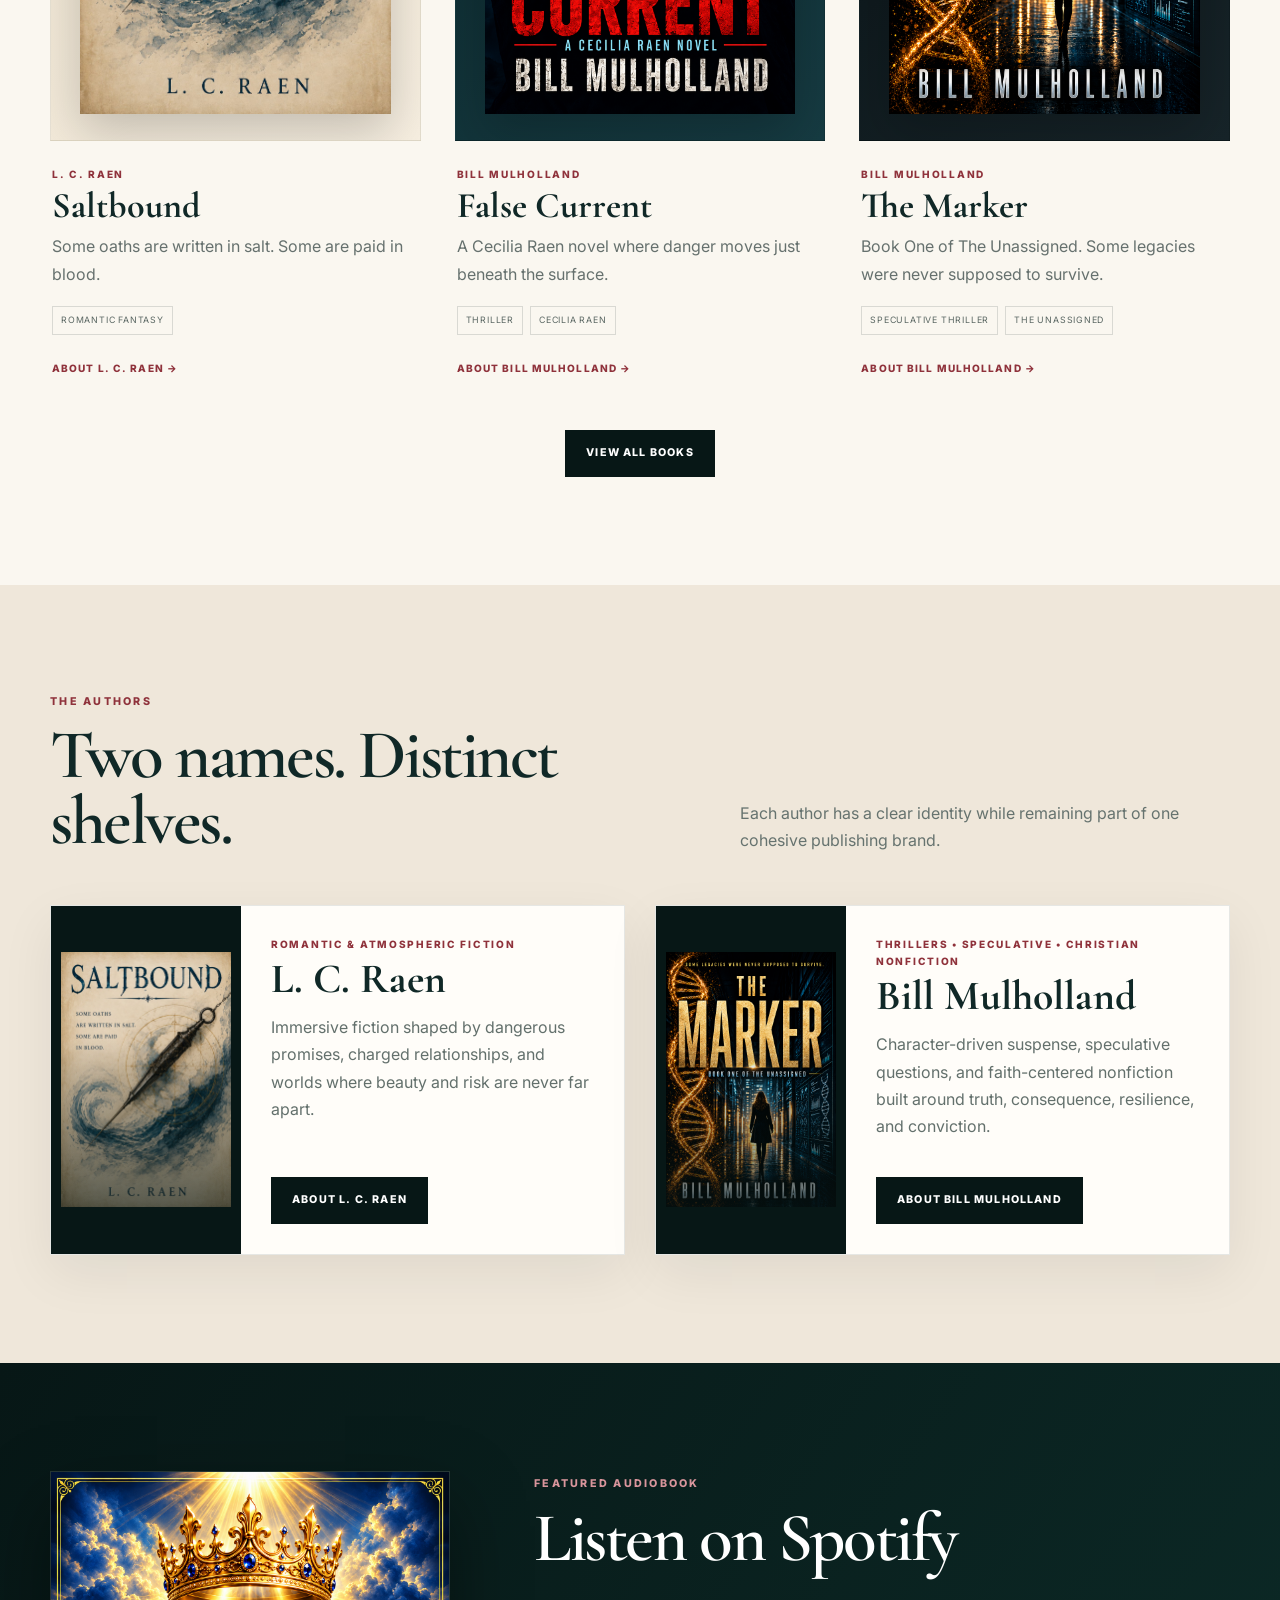
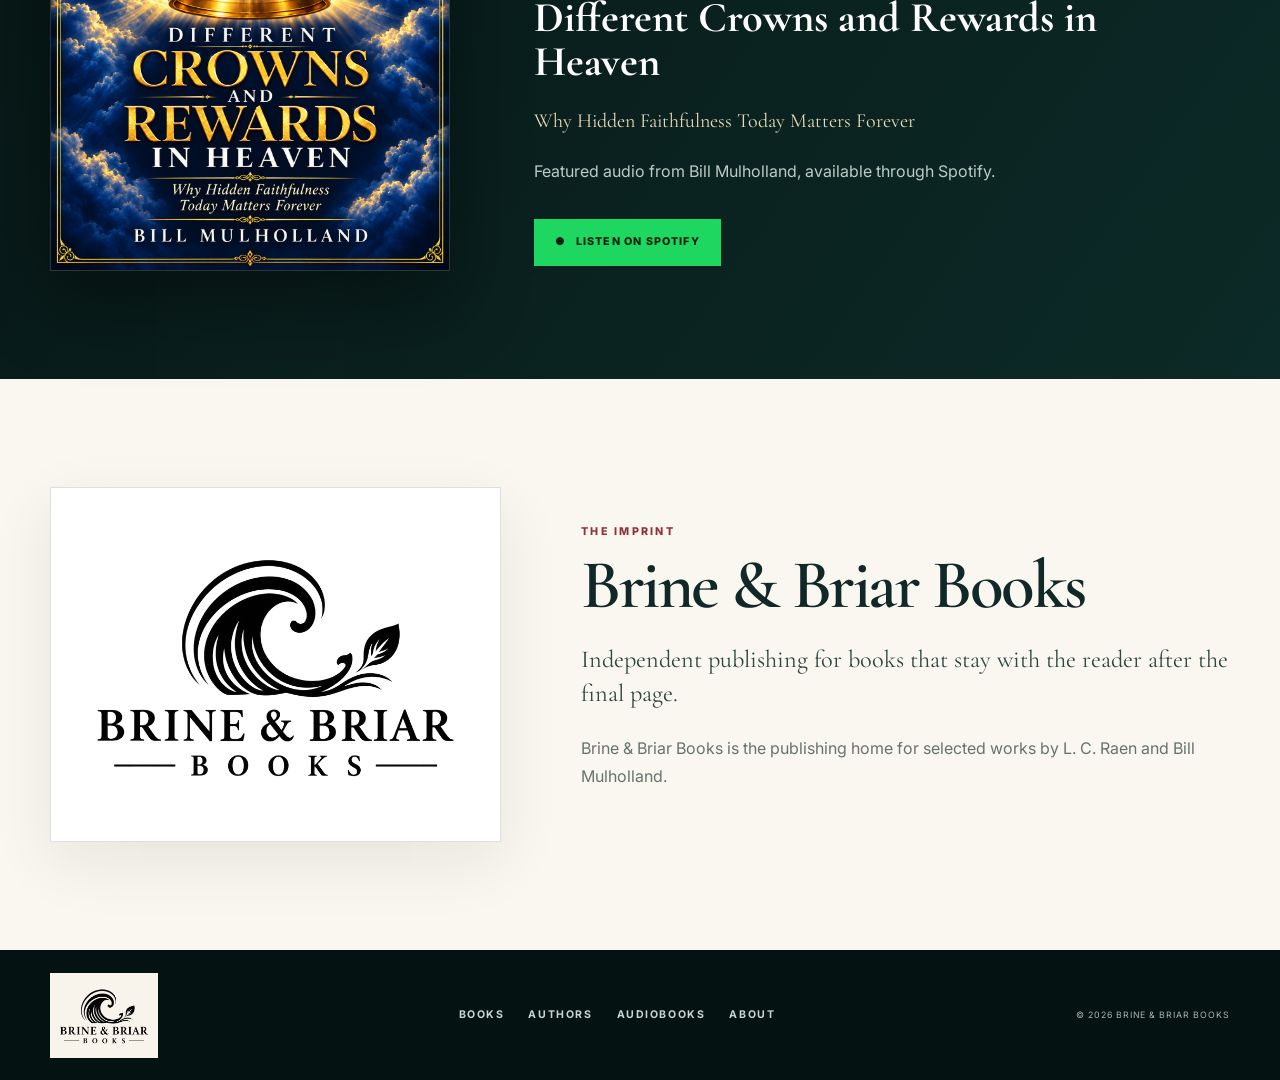
==== commit b6250f83: "Refresh homepage styles" ====
--- a/index.html
+++ b/index.html
@@ -14,7 +14,7 @@
   <link rel="preconnect" href="https://fonts.googleapis.com">
   <link rel="preconnect" href="https://fonts.gstatic.com" crossorigin>
   <link href="https://fonts.googleapis.com/css2?family=Cormorant+Garamond:wght@500;600;700&family=Inter:wght@400;500;600;700&display=swap" rel="stylesheet">
-  <link rel="stylesheet" href="styles.css">
+  <link rel="stylesheet" href="styles.css?v=20261009-3">
 </head>
 <body>
 <a class="skip-link" href="#main">Skip to content</a>
--- a/styles.css
+++ b/styles.css
@@ -45,11 +45,11 @@
 .dark{background:var(--deep);color:#fff}
 .spotify{margin-top:18px;background:var(--spotify);color:#05210d}
 .hero-credit{margin:0;color:#91a79f;text-transform:uppercase;letter-spacing:.14em;font-size:.62rem}
-.featured-book{position:relative;display:grid;place-items:center;min-height:540px}
+.featured-book{position:relative;display:flex;flex-direction:column;align-items:center;justify-content:center;gap:18px;min-height:540px}
 .featured-frame{position:relative;padding:24px;background:rgba(255,255,255,.04);border:1px solid rgba(255,255,255,.11)}
 .featured-frame:before{content:"";position:absolute;inset:-24px 28px 24px -28px;border:1px solid rgba(255,255,255,.07);z-index:-1}
 .featured-frame img{width:310px;max-height:475px;object-fit:contain;box-shadow:0 32px 75px rgba(0,0,0,.42)}
-.featured-caption{position:absolute;right:0;bottom:24px;width:205px;background:var(--paper);color:var(--ink);padding:17px 19px;box-shadow:0 18px 44px rgba(0,0,0,.22)}
+.featured-caption{position:relative;inset:auto;width:358px;max-width:100%;background:var(--paper);color:var(--ink);padding:16px 19px;box-shadow:0 14px 32px rgba(0,0,0,.18);border:1px solid rgba(16,40,39,.08);z-index:2}
 .featured-caption span,.featured-caption small{display:block;text-transform:uppercase;letter-spacing:.13em;font-size:.55rem;font-weight:700}
 .featured-caption strong{display:block;font-family:"Cormorant Garamond",Georgia,serif;font-size:1.65rem;line-height:1;margin:4px 0 6px}
 .brand-line{background:#0a201e;color:#dbe3df;border-top:1px solid rgba(255,255,255,.04)}
@@ -59,8 +59,8 @@
 .section-heading h2,.about-copy h2,.audiobook-copy h2{margin:0;font-size:clamp(3.2rem,5.4vw,4.8rem);line-height:.95;letter-spacing:-.035em;font-weight:600}
 .section-heading>p{margin:0;color:var(--muted)}
 .book-grid{display:grid;grid-template-columns:repeat(3,1fr);gap:34px}
-.cover-stage{height:500px;display:grid;place-items:center;padding:26px;border:1px solid rgba(16,40,39,.08)}
-.cover-stage img{height:100%;width:auto;max-width:100%;object-fit:contain;box-shadow:0 22px 46px rgba(0,0,0,.2)}
+.cover-stage{height:520px;display:flex;align-items:center;justify-content:center;padding:26px;overflow:hidden;border:1px solid rgba(16,40,39,.08)}
+.cover-stage img{width:100%;height:100%;max-width:100%;max-height:100%;object-fit:contain;object-position:center;box-shadow:none;filter:drop-shadow(0 18px 24px rgba(0,0,0,.20))}
 .warm{background:linear-gradient(145deg,#eadfca,#f7efe1)}
 .ocean{background:linear-gradient(145deg,#0a2529,#163b42)}
 .midnight{background:linear-gradient(145deg,#071013,#172429)}
@@ -75,8 +75,8 @@
 .authors-section{background:var(--paper-2)}
 .author-grid{display:grid;grid-template-columns:1fr 1fr;gap:30px}
 .author-card{display:grid;grid-template-columns:190px 1fr;min-height:350px;background:var(--white);border:1px solid rgba(16,40,39,.1);overflow:hidden;box-shadow:0 18px 50px rgba(7,23,22,.07)}
-.author-art{position:relative;overflow:hidden;background:var(--deep)}
-.author-art img{width:100%;height:100%;object-fit:cover}
+.author-art{position:relative;overflow:hidden;background:var(--deep);display:grid;place-items:center;padding:10px}
+.author-art img{width:100%;height:100%;object-fit:contain;object-position:center}
 .author-overlay{position:absolute;inset:0;background:linear-gradient(to top,rgba(7,23,22,.78),transparent 62%)}
 .monogram{position:absolute;left:18px;bottom:15px;color:#fff;font-family:"Cormorant Garamond",Georgia,serif;font-size:2.05rem;font-weight:700;letter-spacing:.08em}
 .author-copy{padding:30px;display:flex;flex-direction:column;align-items:flex-start}
@@ -149,7 +149,7 @@
   .section{padding:78px 0}
   .section-heading h2,.about-copy h2,.audiobook-copy h2{font-size:3.35rem}
   .book-card{display:block}
-  .cover-stage{height:auto;min-height:430px}
+  .cover-stage{height:460px;min-height:0}
   .author-card{grid-template-columns:1fr}
   .author-art{height:280px}
   .audiobook-grid{gap:38px}
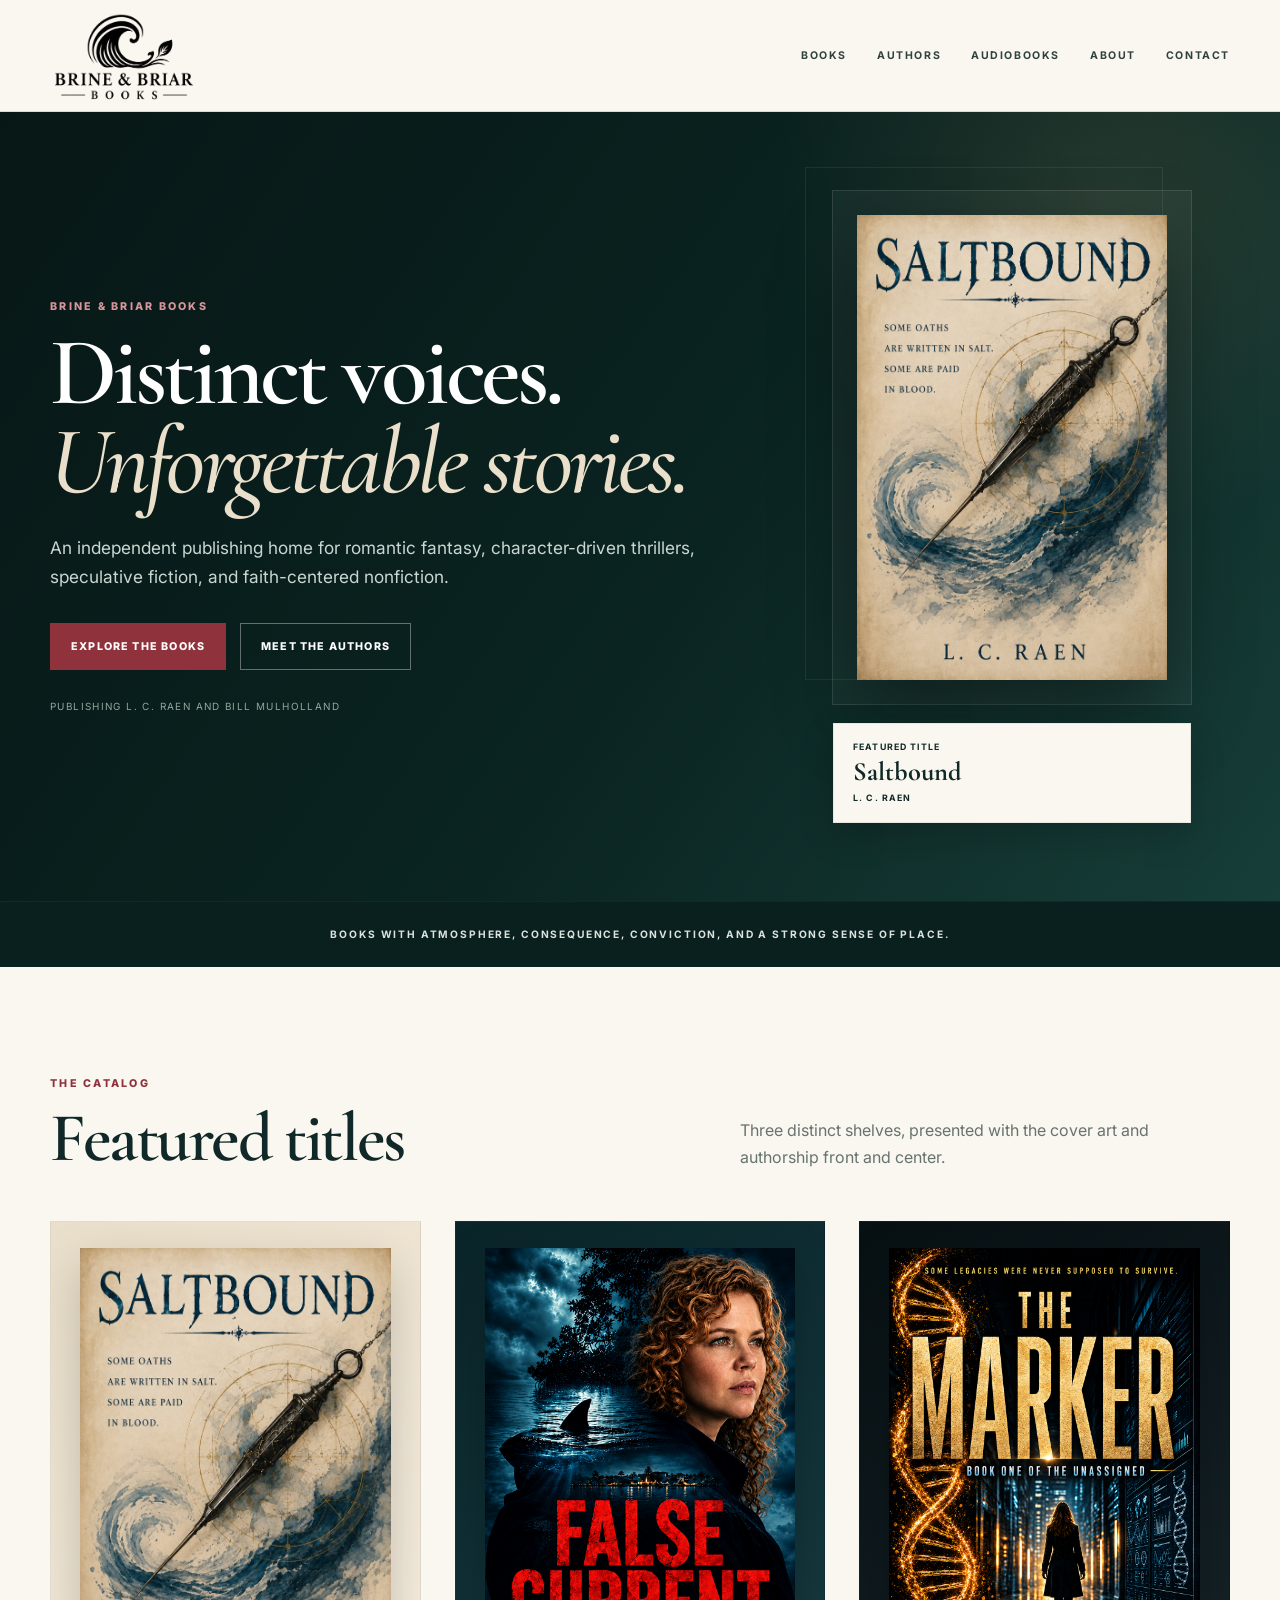
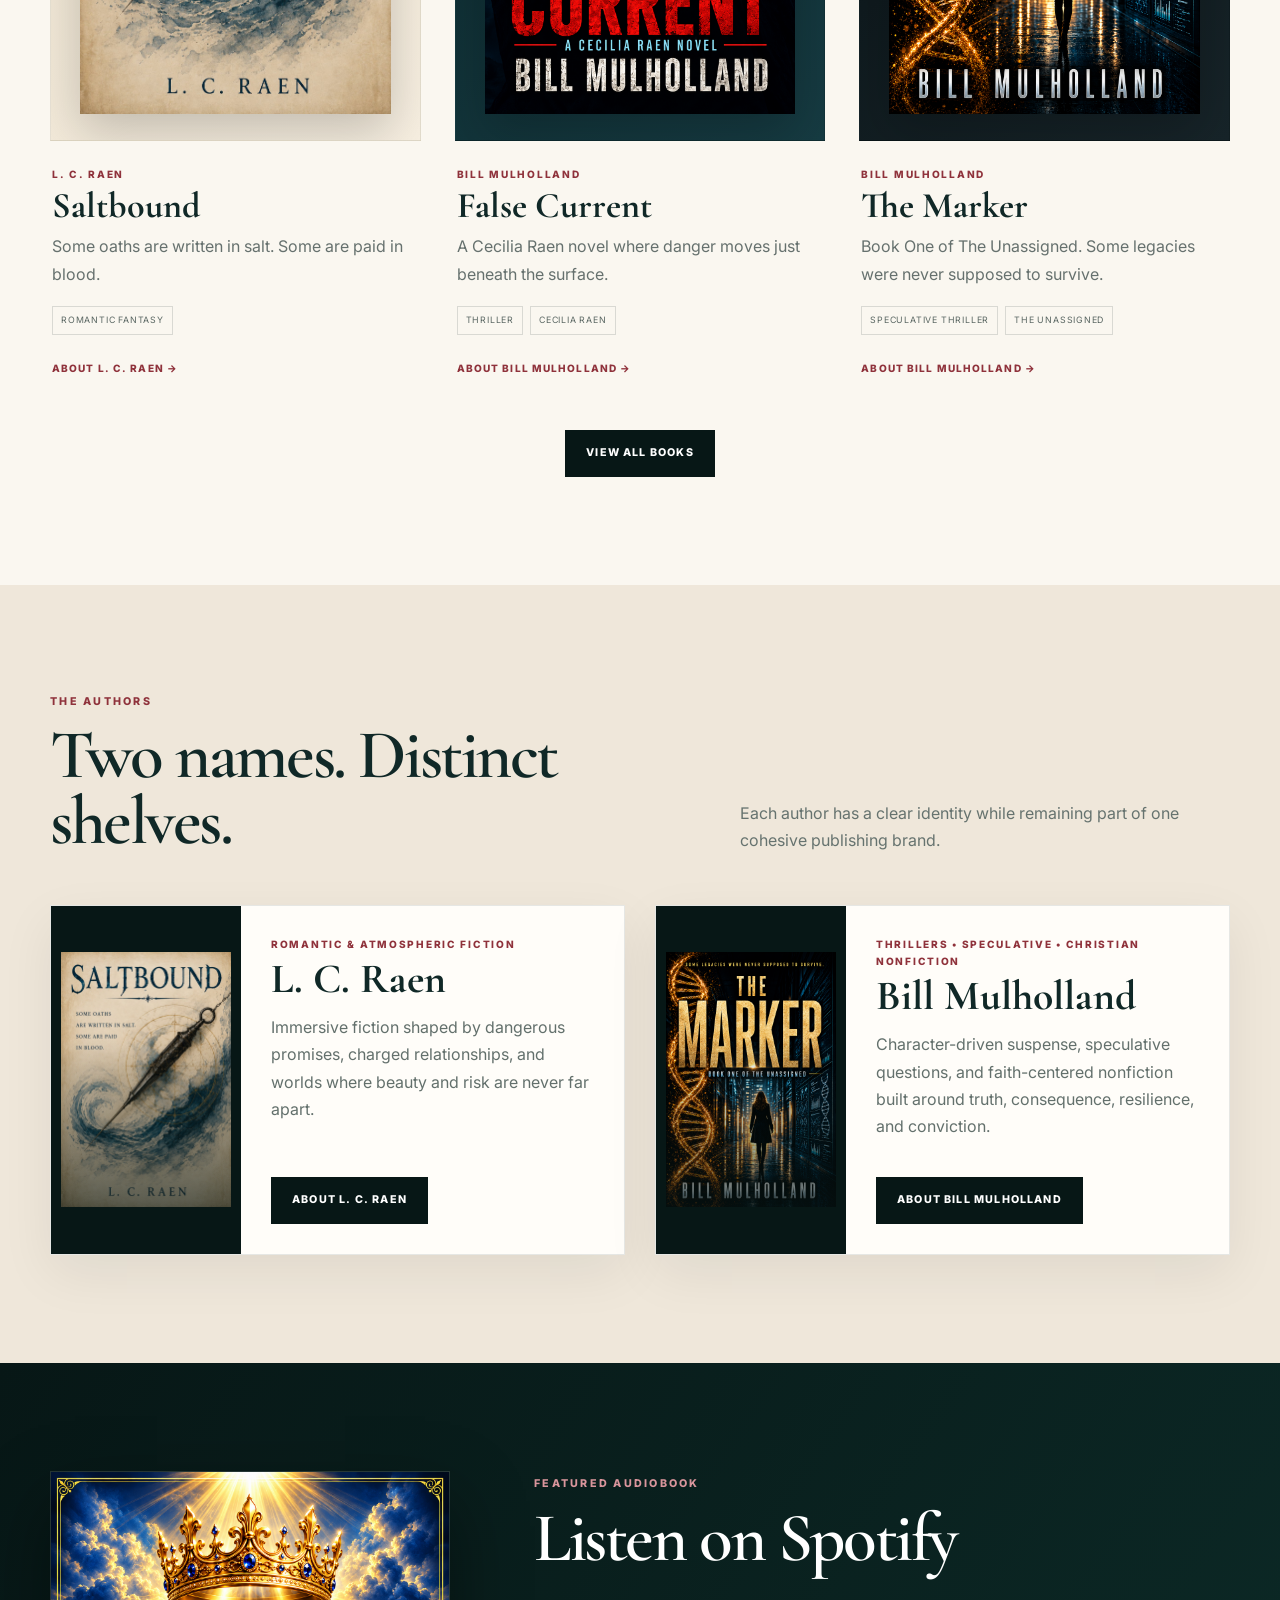
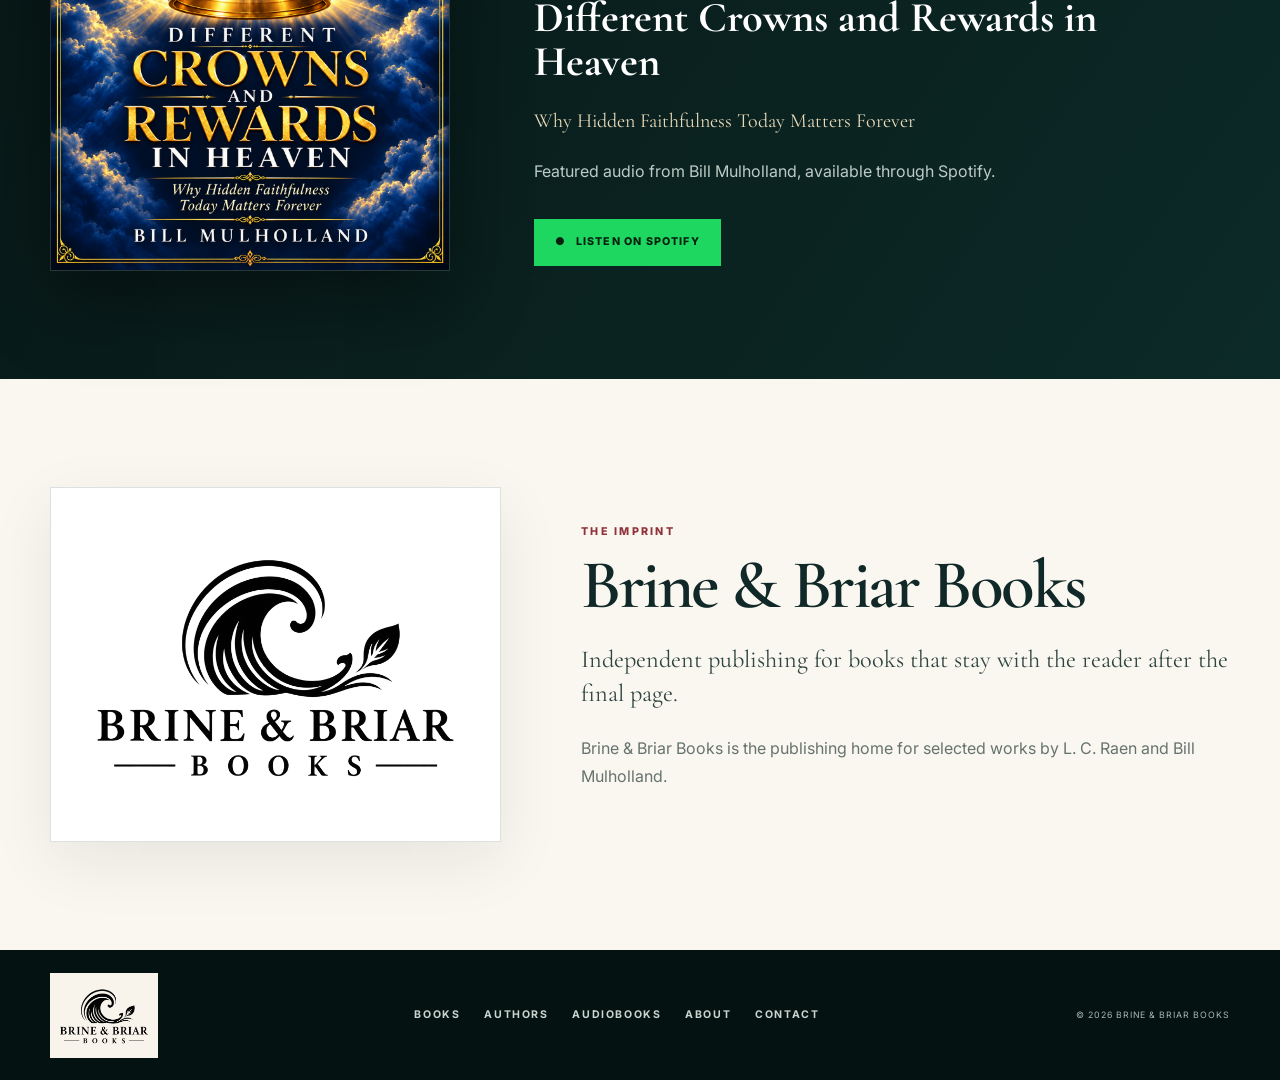
==== commit 8a49d1b7: "Add Contact navigation" ====
--- a/index.html
+++ b/index.html
@@ -14,7 +14,7 @@
   <link rel="preconnect" href="https://fonts.googleapis.com">
   <link rel="preconnect" href="https://fonts.gstatic.com" crossorigin>
   <link href="https://fonts.googleapis.com/css2?family=Cormorant+Garamond:wght@500;600;700&family=Inter:wght@400;500;600;700&display=swap" rel="stylesheet">
-  <link rel="stylesheet" href="styles.css?v=20261009-3">
+  <link rel="stylesheet" href="styles.css?v=20261010-contact">
 </head>
 <body>
 <a class="skip-link" href="#main">Skip to content</a>
@@ -29,6 +29,7 @@
       <a href="#authors">Authors</a>
       <a href="#audiobooks">Audiobooks</a>
       <a href="#about">About</a>
+      <a href="contact.html">Contact</a>
     </nav>
   </div>
 </header>
@@ -203,6 +204,7 @@
       <a href="#authors">Authors</a>
       <a href="#audiobooks">Audiobooks</a>
       <a href="#about">About</a>
+      <a href="contact.html">Contact</a>
     </nav>
     <small>© 2026 Brine & Briar Books</small>
   </div>
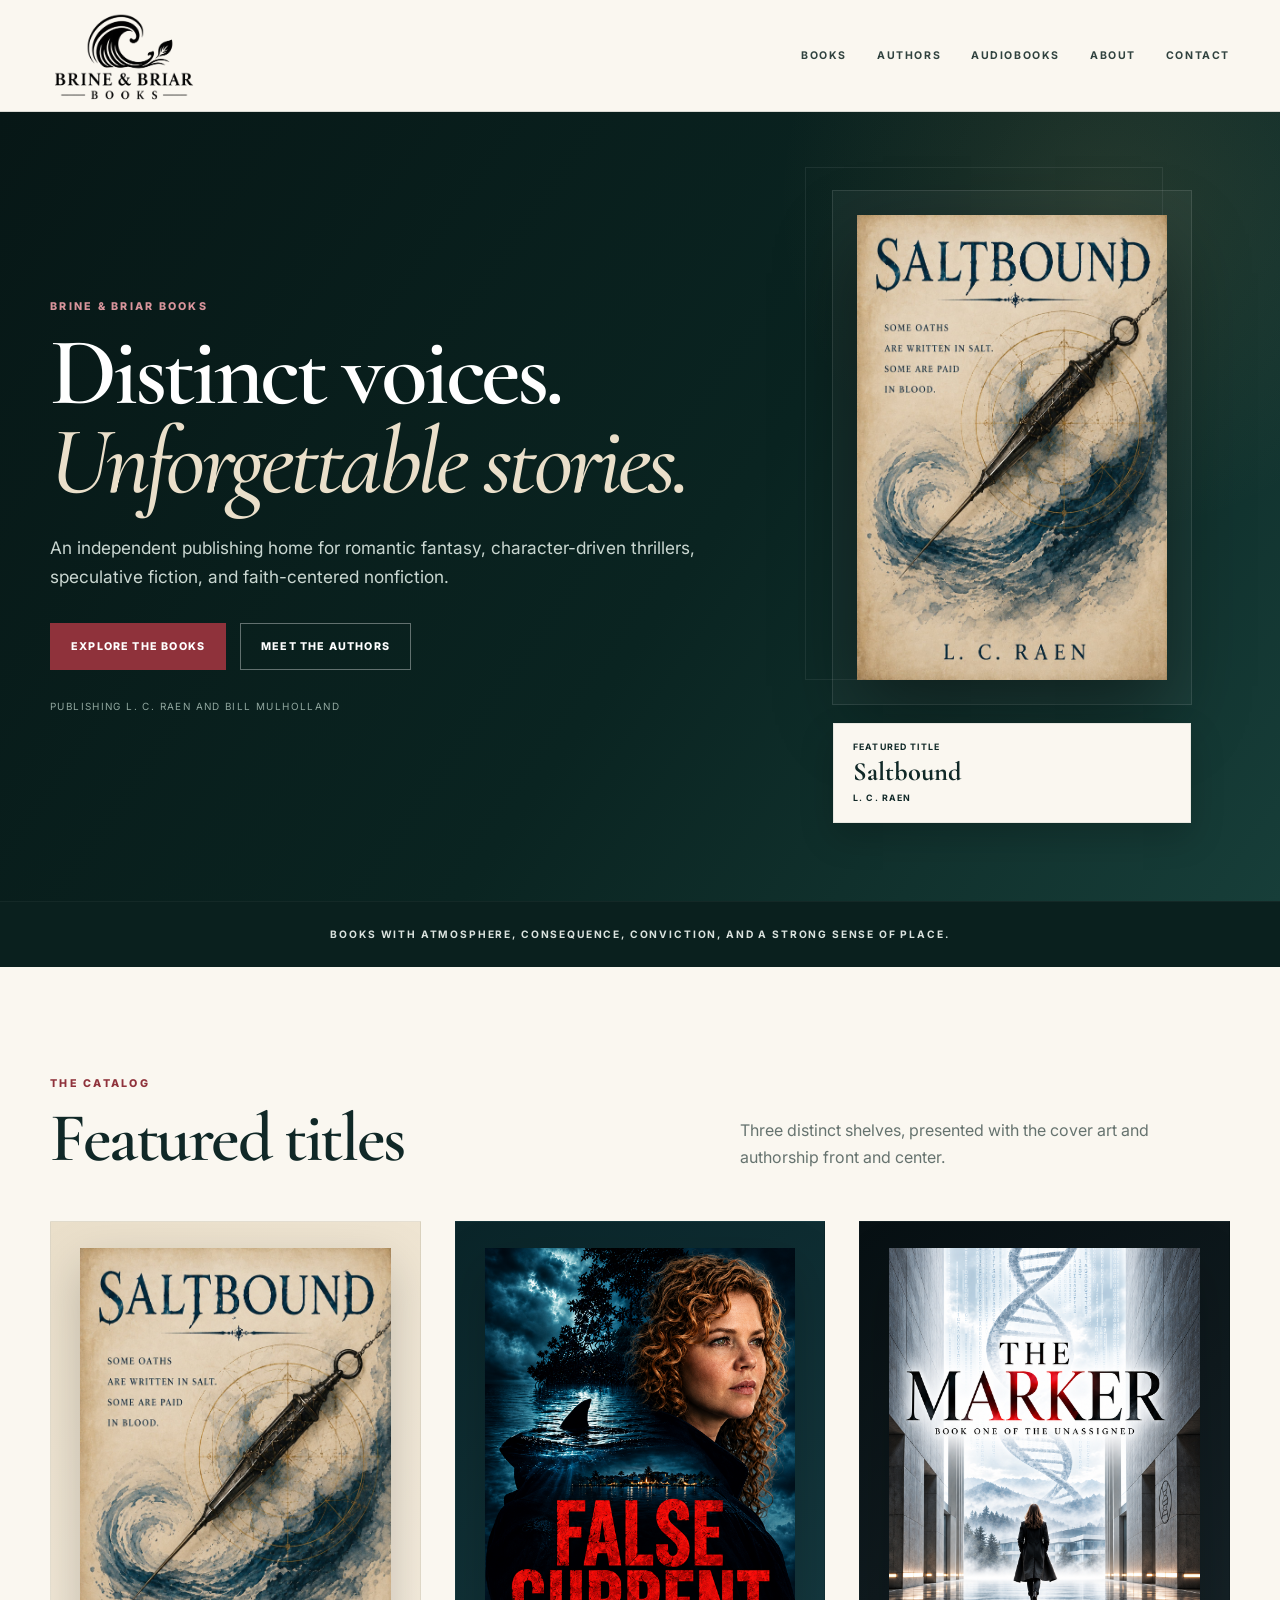
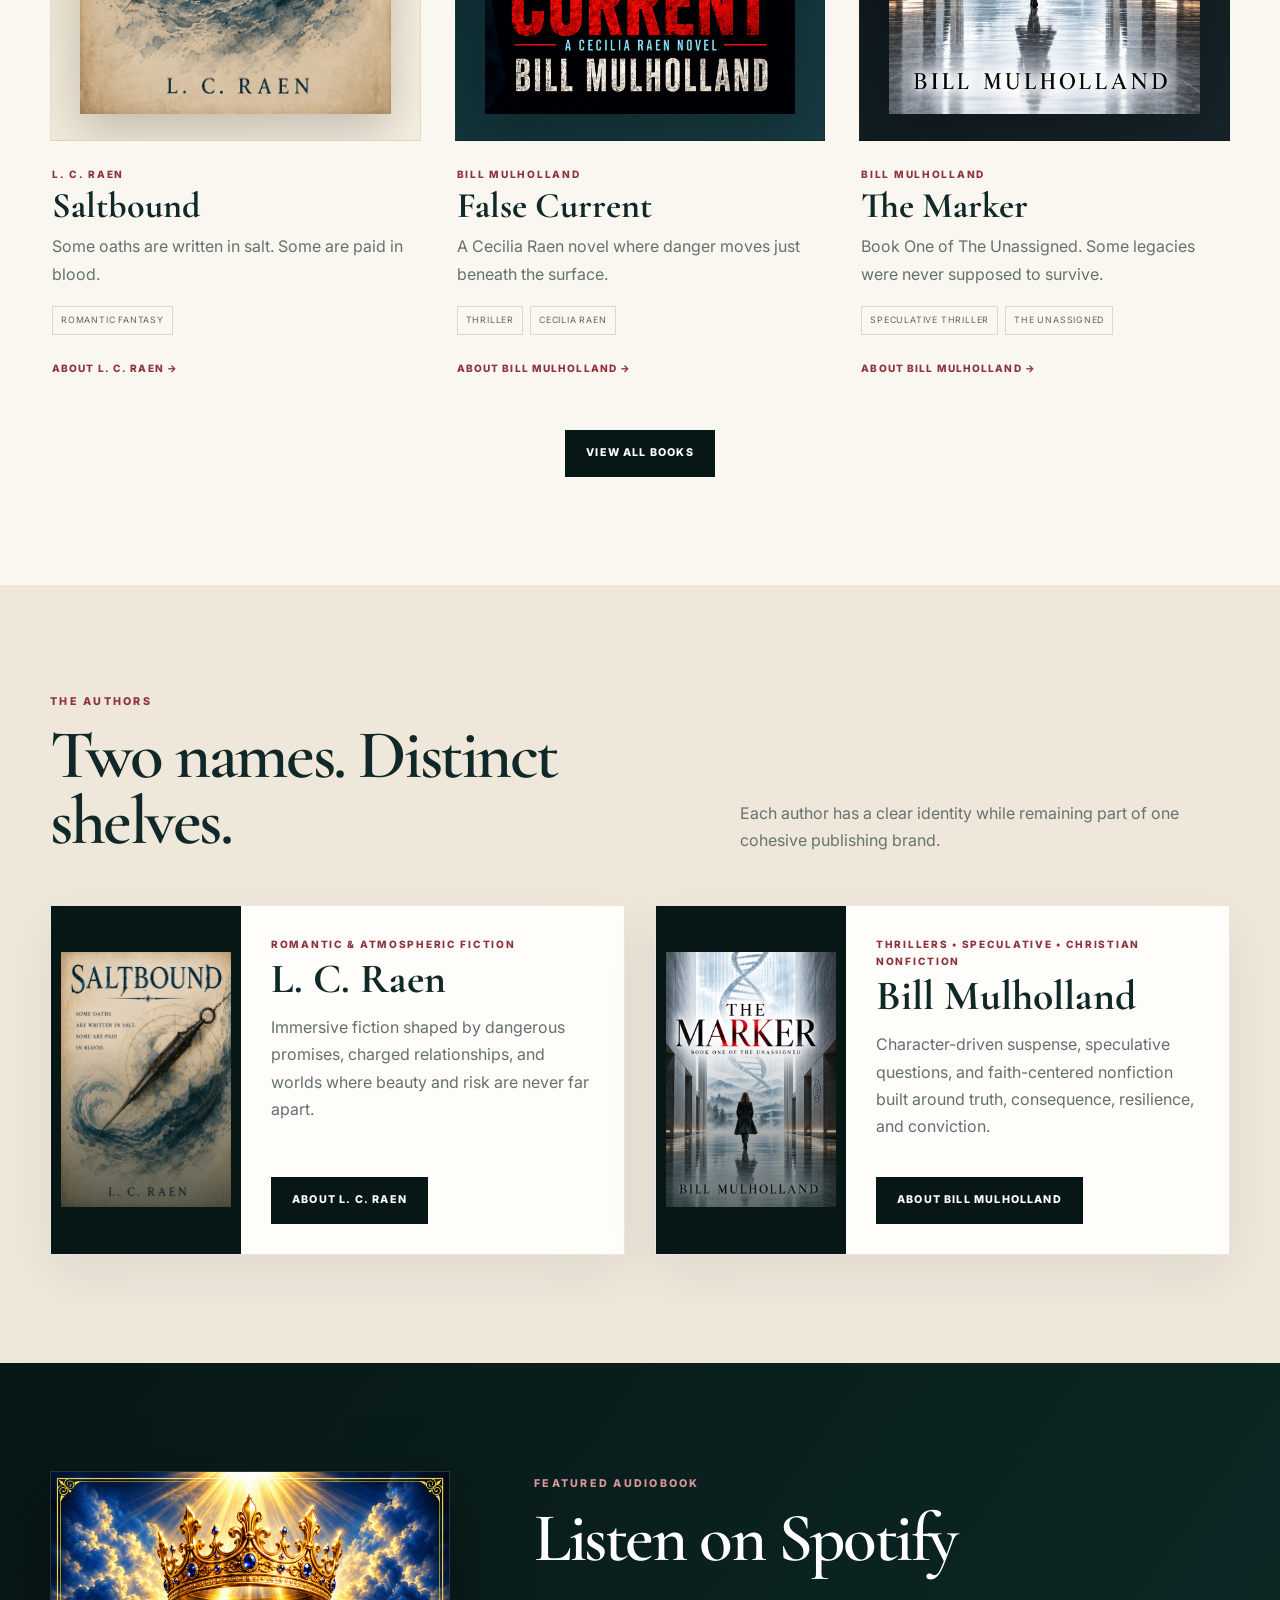
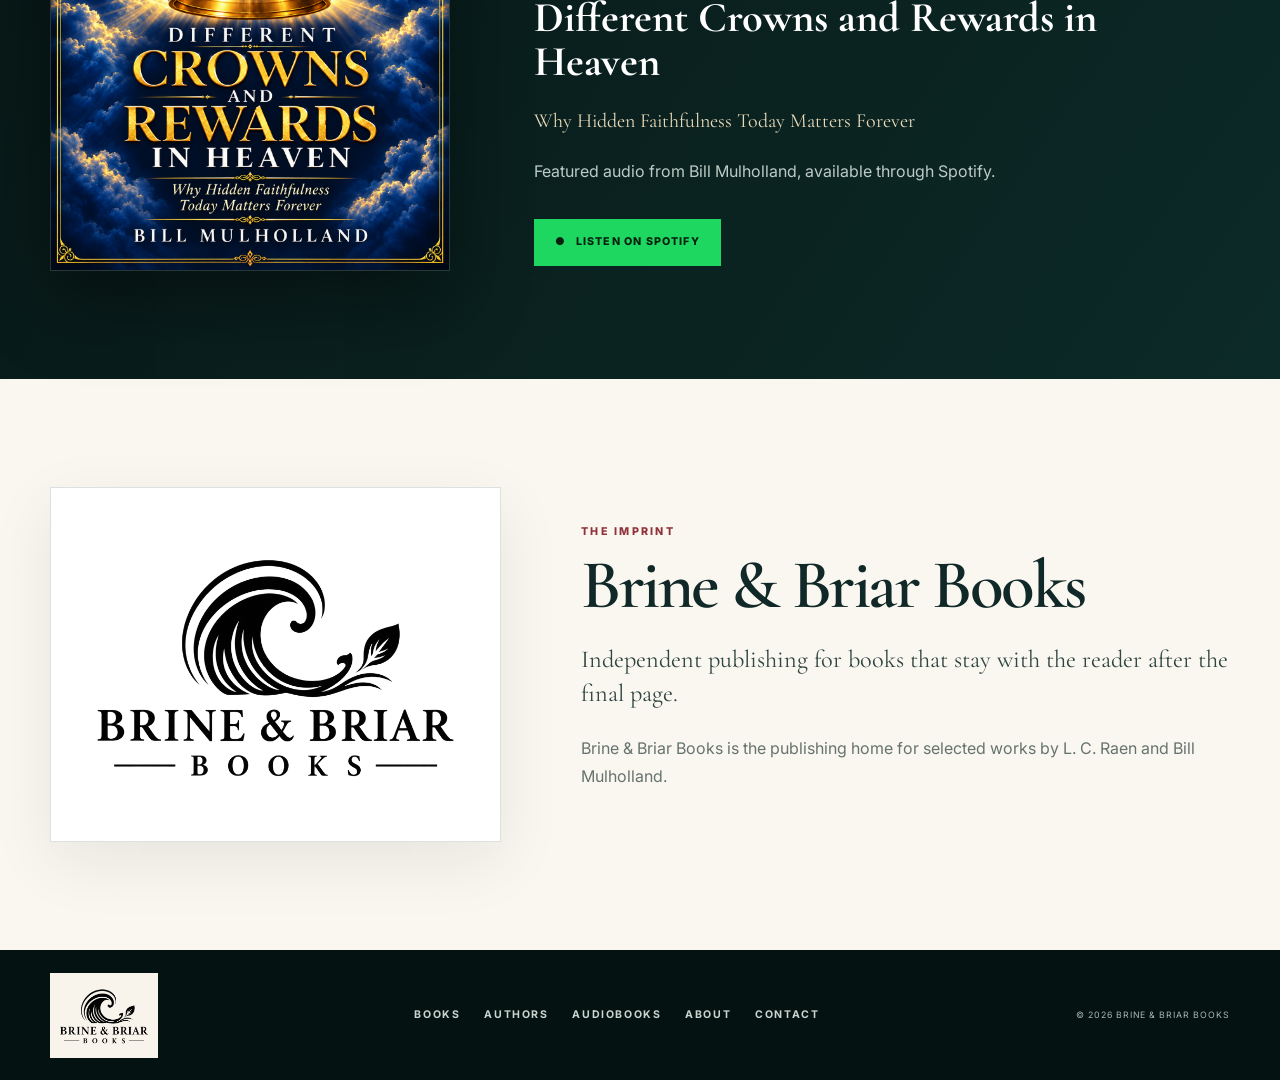
==== commit f95289e3: "Update index.html" ====
--- a/index.html
+++ b/index.html
@@ -106,7 +106,7 @@
 
         <article class="book-card">
           <div class="cover-stage midnight">
-            <img src="assets/the-marker.png.PNG" alt="The Marker by Bill Mulholland" loading="lazy">
+            <img src="assets/TheMarker.png" alt="The Marker by Bill Mulholland" loading="lazy">
           </div>
           <div class="book-copy">
             <p class="book-author">Bill Mulholland</p>
@@ -151,7 +151,7 @@
 
         <article class="author-card">
           <div class="author-art">
-            <img src="assets/the-marker.png.PNG" alt="" loading="lazy">
+            <img src="assets/TheMarker.png" alt="" loading="lazy">
             <div class="author-overlay"></div>
           </div>
           <div class="author-copy">
--- a/styles.css
+++ b/styles.css
@@ -157,3 +157,34 @@
   .author-audio-feature img{max-width:320px}
   .footer-nav{gap:16px}
 }
+
+
+/* Contact page */
+.contact-hero{background:linear-gradient(125deg,#071716 0%,#0a2421 58%,#173e39 100%);color:#fff;padding:88px 0 78px}
+.contact-hero h1{font-family:"Cormorant Garamond",Georgia,serif;font-size:clamp(4rem,7vw,6.2rem);line-height:.95;letter-spacing:-.04em;margin:0 0 18px;font-weight:600}
+.contact-hero> .wrap>p:last-child{max-width:700px;margin:0;color:#cad7d1;font-size:1.08rem}
+.contact-section{padding:96px 0 112px}
+.contact-grid{display:grid;grid-template-columns:.8fr 1.2fr;gap:82px;align-items:start}
+.contact-intro h2{font-family:"Cormorant Garamond",Georgia,serif;font-size:clamp(3rem,5vw,4.5rem);line-height:.98;letter-spacing:-.035em;margin:0 0 24px;font-weight:600}
+.contact-intro>p:not(.eyebrow){color:var(--muted);max-width:520px}
+.contact-note{font-size:.9rem;border-left:2px solid var(--wine);padding-left:16px;margin-top:28px}
+.contact-form-card{background:var(--white);border:1px solid var(--line);padding:38px;box-shadow:0 22px 60px rgba(7,23,22,.08)}
+.contact-form{display:grid;gap:20px}
+.form-row{display:grid;grid-template-columns:1fr 1fr;gap:18px}
+.form-field{display:grid;gap:8px}
+.form-field label{font-size:.68rem;font-weight:800;text-transform:uppercase;letter-spacing:.12em;color:#344744}
+.form-field input,.form-field textarea{width:100%;border:1px solid rgba(16,40,39,.22);background:#fffdf9;color:var(--ink);font:inherit;padding:13px 14px;border-radius:0;outline:none;transition:border-color .15s ease,box-shadow .15s ease}
+.form-field textarea{resize:vertical;min-height:180px}
+.form-field input:focus,.form-field textarea:focus{border-color:var(--wine);box-shadow:0 0 0 3px rgba(143,50,59,.10)}
+.honeypot{position:absolute!important;left:-9999px!important;width:1px!important;height:1px!important;overflow:hidden!important}
+.contact-submit{justify-self:start;min-width:160px;cursor:pointer}
+.contact-submit:disabled{opacity:.65;cursor:wait}
+.form-status{min-height:1.6em;margin:0;font-size:.92rem}
+.form-status.success{color:#1d6844}
+.form-status.error{color:#9b2531}
+.main-nav a[aria-current="page"]{color:var(--wine)}
+@media(max-width:800px){
+  .contact-grid{grid-template-columns:1fr;gap:44px}
+  .form-row{grid-template-columns:1fr}
+  .contact-form-card{padding:28px}
+}
